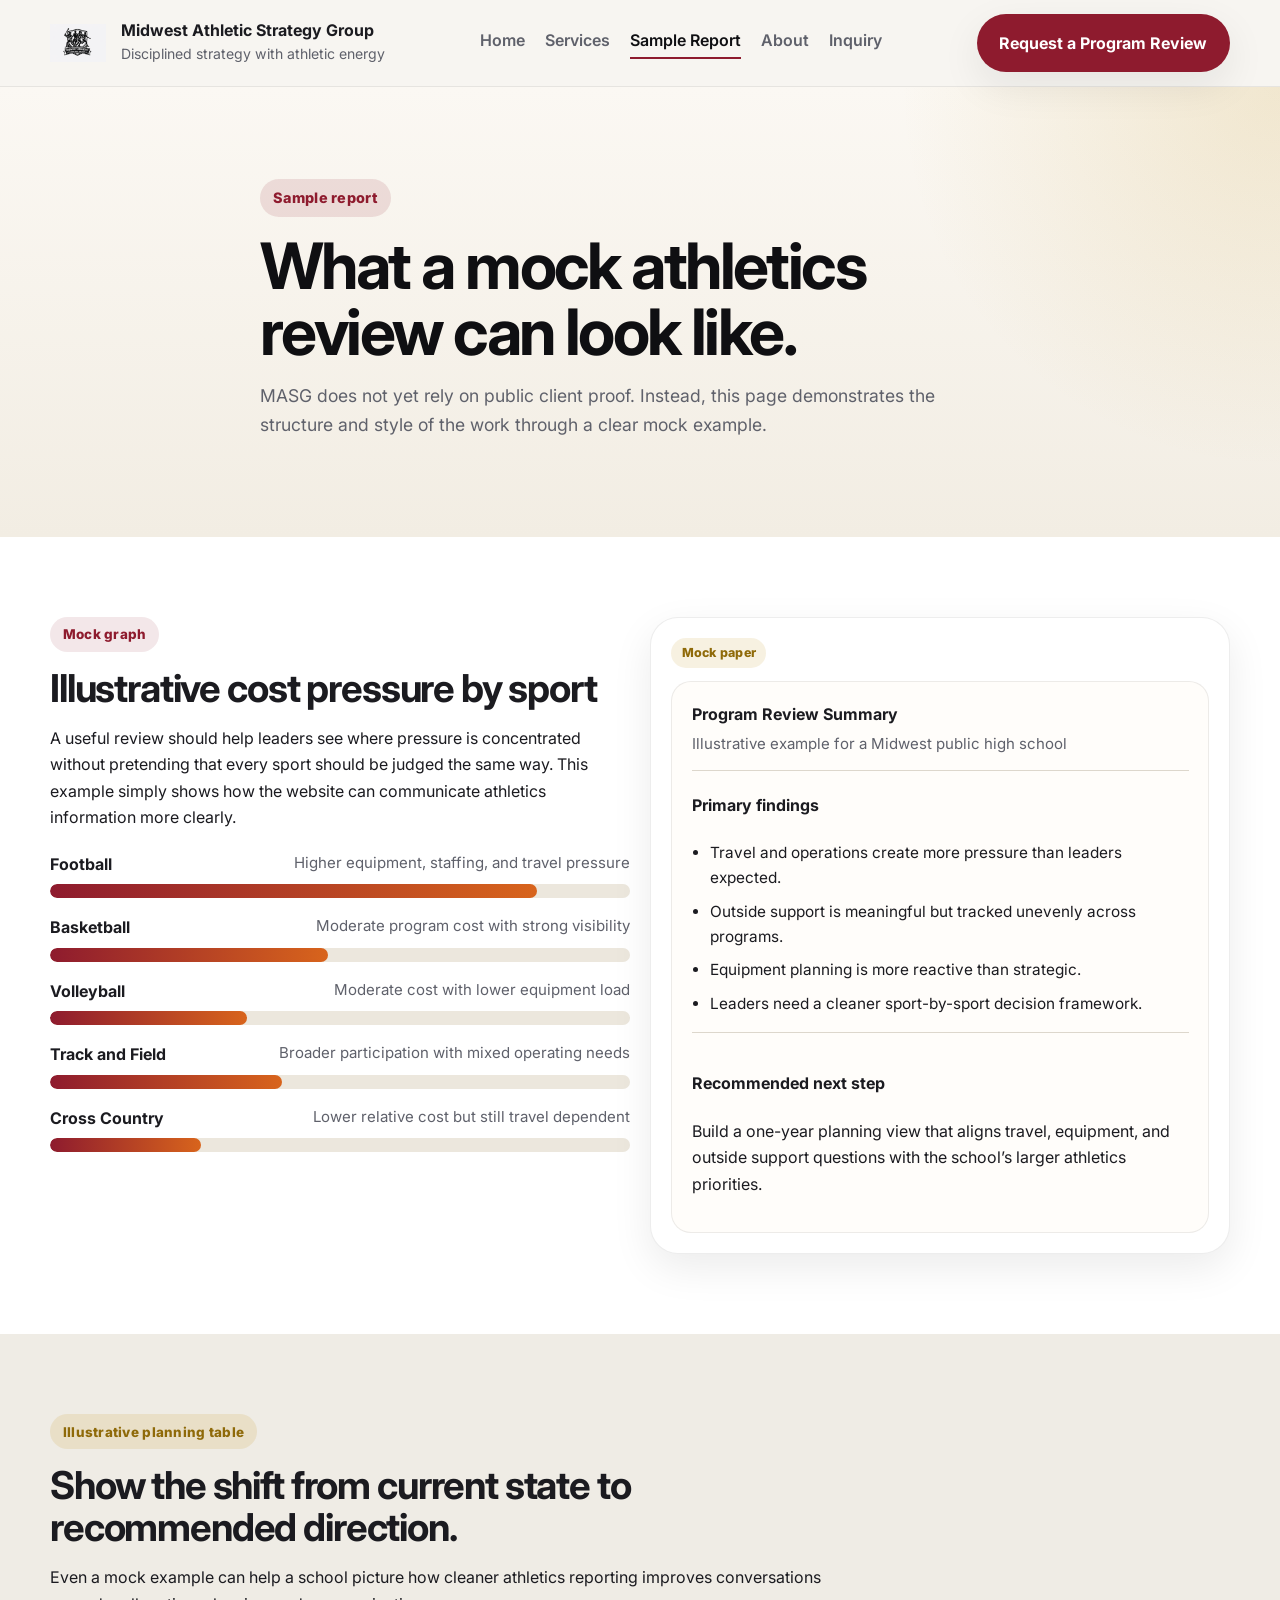
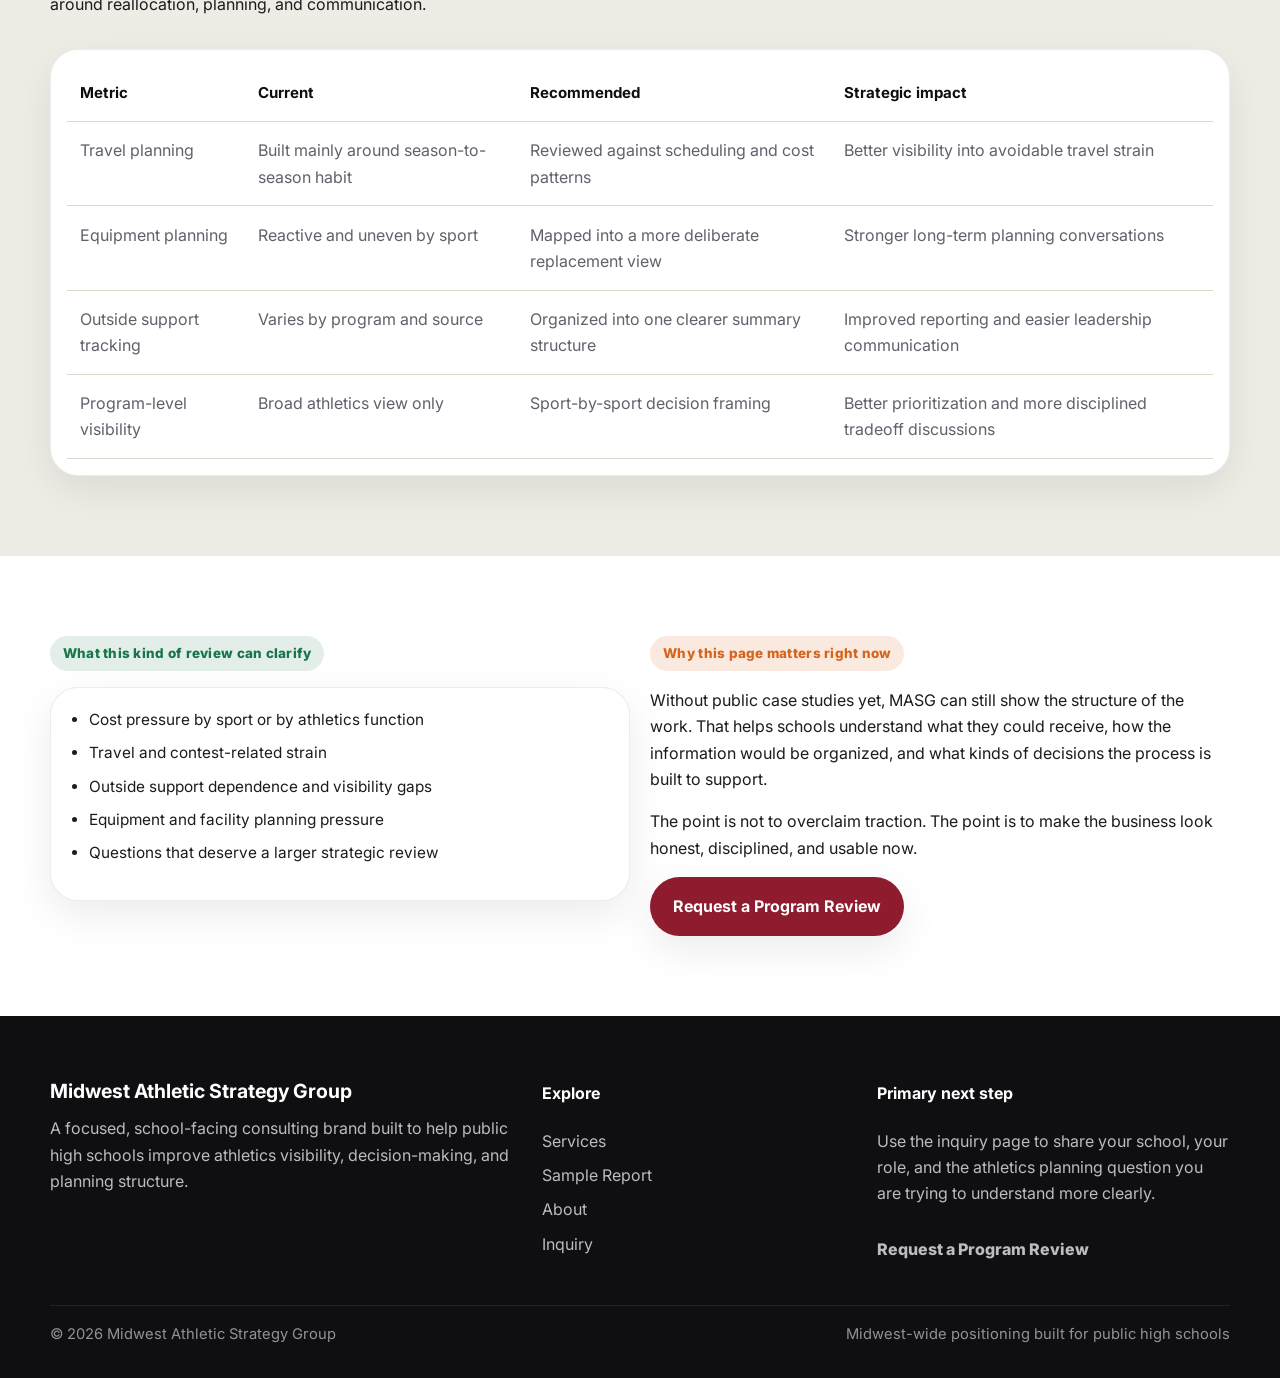
==== sample-report.html @ 5aee3460 "Add files via upload" ====
<!DOCTYPE html>
<html lang="en">
<head>
  <meta charset="UTF-8">
  <meta name="viewport" content="width=device-width, initial-scale=1.0">
  <title>Sample report | Midwest Athletic Strategy Group</title>
  <meta name="description" content="See the structure of a mock athletics review, including illustrative charts, summary findings, and planning tables.">
  <link rel="preconnect" href="https://fonts.googleapis.com">
  <link rel="preconnect" href="https://fonts.gstatic.com" crossorigin>
  <link href="https://fonts.googleapis.com/css2?family=Inter:wght@400;500;600;700;800;900&display=swap" rel="stylesheet">
  <link rel="stylesheet" href="assets/style.css">
</head>
<body>
  <header class="site-header">
    <div class="container nav-row">
      <a href="index.html" class="brand" aria-label="Midwest Athletic Strategy Group home">
        <img src="assets/logo.png" alt="Midwest Athletic Strategy Group logo" class="brand-logo">
        <div class="brand-copy">
          <strong>Midwest Athletic Strategy Group</strong>
          <span>Disciplined strategy with athletic energy</span>
        </div>
      </a>
      <nav class="nav-links" aria-label="Primary navigation">
        
        <a href="index.html" class="">Home</a>
        
        <a href="services.html" class="">Services</a>
        
        <a href="sample-report.html" class="active">Sample Report</a>
        
        <a href="about.html" class="">About</a>
        
        <a href="inquiry.html" class="">Inquiry</a>
        
      </nav>
      <a href="inquiry.html" class="btn btn-primary desktop-cta">Request a Program Review</a>
    </div>
  </header>

  
    
  

  
<section class="page-hero">
  <div class="container narrow-section">
    <span class="eyebrow">Sample report</span>
    <h1>What a mock athletics review can look like.</h1>
    <p class="lead">
      MASG does not yet rely on public client proof. Instead, this page demonstrates the structure and style of the work through a clear mock example.
    </p>
  </div>
</section>

<section class="section section-white">
  <div class="container two-col section-split">
    <div>
      <span class="section-label crimson">Mock graph</span>
      <h2>Illustrative cost pressure by sport</h2>
      <p>
        A useful review should help leaders see where pressure is concentrated without pretending that every sport should be judged the same way. This example simply shows how the website can communicate athletics information more clearly.
      </p>
      <div class="bar-chart large">
        
        <div class="bar-row">
          <div class="bar-meta">
            <strong>Football</strong>
            <span>Higher equipment, staffing, and travel pressure</span>
          </div>
          <div class="bar-track"><span class="bar-fill" style="width: 84%"></span></div>
        </div>
        
        <div class="bar-row">
          <div class="bar-meta">
            <strong>Basketball</strong>
            <span>Moderate program cost with strong visibility</span>
          </div>
          <div class="bar-track"><span class="bar-fill" style="width: 48%"></span></div>
        </div>
        
        <div class="bar-row">
          <div class="bar-meta">
            <strong>Volleyball</strong>
            <span>Moderate cost with lower equipment load</span>
          </div>
          <div class="bar-track"><span class="bar-fill" style="width: 34%"></span></div>
        </div>
        
        <div class="bar-row">
          <div class="bar-meta">
            <strong>Track and Field</strong>
            <span>Broader participation with mixed operating needs</span>
          </div>
          <div class="bar-track"><span class="bar-fill" style="width: 40%"></span></div>
        </div>
        
        <div class="bar-row">
          <div class="bar-meta">
            <strong>Cross Country</strong>
            <span>Lower relative cost but still travel dependent</span>
          </div>
          <div class="bar-track"><span class="bar-fill" style="width: 26%"></span></div>
        </div>
        
      </div>
    </div>
    <div class="report-preview">
      <span class="small-label gold">Mock paper</span>
      <div class="report-sheet">
        <div class="report-head">
          <strong>Program Review Summary</strong>
          <span>Illustrative example for a Midwest public high school</span>
        </div>
        <div class="report-section">
          <h4>Primary findings</h4>
          <ul class="clean-list compact-list">
            <li>Travel and operations create more pressure than leaders expected.</li>
            <li>Outside support is meaningful but tracked unevenly across programs.</li>
            <li>Equipment planning is more reactive than strategic.</li>
            <li>Leaders need a cleaner sport-by-sport decision framework.</li>
          </ul>
        </div>
        <div class="report-section">
          <h4>Recommended next step</h4>
          <p>
            Build a one-year planning view that aligns travel, equipment, and outside support questions with the school’s larger athletics priorities.
          </p>
        </div>
      </div>
    </div>
  </div>
</section>

<section class="section section-soft">
  <div class="container">
    <div class="section-head narrow-left">
      <span class="section-label gold">Illustrative planning table</span>
      <h2>Show the shift from current state to recommended direction.</h2>
      <p>
        Even a mock example can help a school picture how cleaner athletics reporting improves conversations around reallocation, planning, and communication.
      </p>
    </div>
    <div class="table-card">
      <div class="table-wrap">
        <table>
          <thead>
            <tr>
              <th>Metric</th>
              <th>Current</th>
              <th>Recommended</th>
              <th>Strategic impact</th>
            </tr>
          </thead>
          <tbody>
            
            <tr>
              <td>Travel planning</td>
              <td>Built mainly around season-to-season habit</td>
              <td>Reviewed against scheduling and cost patterns</td>
              <td>Better visibility into avoidable travel strain</td>
            </tr>
            
            <tr>
              <td>Equipment planning</td>
              <td>Reactive and uneven by sport</td>
              <td>Mapped into a more deliberate replacement view</td>
              <td>Stronger long-term planning conversations</td>
            </tr>
            
            <tr>
              <td>Outside support tracking</td>
              <td>Varies by program and source</td>
              <td>Organized into one clearer summary structure</td>
              <td>Improved reporting and easier leadership communication</td>
            </tr>
            
            <tr>
              <td>Program-level visibility</td>
              <td>Broad athletics view only</td>
              <td>Sport-by-sport decision framing</td>
              <td>Better prioritization and more disciplined tradeoff discussions</td>
            </tr>
            
          </tbody>
        </table>
      </div>
    </div>
  </div>
</section>

<section class="section section-white">
  <div class="container two-col section-split">
    <div>
      <span class="section-label green">What this kind of review can clarify</span>
      <div class="bullet-panel white">
        <ul class="clean-list compact-list">
          
          <li>Cost pressure by sport or by athletics function</li>
          
          <li>Travel and contest-related strain</li>
          
          <li>Outside support dependence and visibility gaps</li>
          
          <li>Equipment and facility planning pressure</li>
          
          <li>Questions that deserve a larger strategic review</li>
          
        </ul>
      </div>
    </div>
    <div>
      <span class="section-label orange">Why this page matters right now</span>
      <p>
        Without public case studies yet, MASG can still show the structure of the work. That helps schools understand what they could receive, how the information would be organized, and what kinds of decisions the process is built to support.
      </p>
      <p>
        The point is not to overclaim traction. The point is to make the business look honest, disciplined, and usable now.
      </p>
      <a href="inquiry.html" class="btn btn-primary">Request a Program Review</a>
    </div>
  </div>
</section>


  <footer class="site-footer">
    <div class="container footer-grid">
      <div>
        <h3>Midwest Athletic Strategy Group</h3>
        <p>
          A focused, school-facing consulting brand built to help public high schools improve athletics visibility, decision-making, and planning structure.
        </p>
      </div>
      <div>
        <h4>Explore</h4>
        <ul class="footer-list">
          <li><a href="services.html">Services</a></li>
          <li><a href="sample-report.html">Sample Report</a></li>
          <li><a href="about.html">About</a></li>
          <li><a href="inquiry.html">Inquiry</a></li>
        </ul>
      </div>
      <div>
        <h4>Primary next step</h4>
        <p>
          Use the inquiry page to share your school, your role, and the athletics planning question you are trying to understand more clearly.
        </p>
        <a href="inquiry.html" class="text-link">Request a Program Review</a>
      </div>
    </div>
    <div class="container footer-bottom">
      <span>© 2026 Midwest Athletic Strategy Group</span>
      <span>Midwest-wide positioning built for public high schools</span>
    </div>
  </footer>
</body>
</html>
---- assets/style.css ----
:root {
  --ink: #0f0f12;
  --ink-soft: #18181d;
  --charcoal: #24242b;
  --crimson: #8e1b2e;
  --crimson-dark: #6f1323;
  --gold: #c59a2d;
  --orange: #d8641c;
  --green: #18754a;
  --white: #ffffff;
  --off-white: #f7f5f1;
  --soft: #efece5;
  --line: #ddd7cc;
  --text: #1b1b20;
  --muted: #5f616b;
  --shadow: 0 14px 40px rgba(15, 15, 18, 0.08);
  --radius-lg: 28px;
  --radius-md: 20px;
  --radius-sm: 14px;
  --max: 1180px;
}

* { box-sizing: border-box; }
html { scroll-behavior: smooth; }
body {
  margin: 0;
  font-family: Inter, Arial, Helvetica, sans-serif;
  color: var(--text);
  background: var(--off-white);
  line-height: 1.65;
}
img { display: block; max-width: 100%; }
a { color: inherit; text-decoration: none; }
p, ul { margin-top: 0; }

.container {
  width: min(var(--max), calc(100% - 2rem));
  margin: 0 auto;
}

.site-header {
  position: sticky;
  top: 0;
  z-index: 30;
  background: rgba(247, 245, 241, 0.94);
  backdrop-filter: blur(12px);
  border-bottom: 1px solid rgba(27, 27, 32, 0.08);
}

.nav-row {
  min-height: 86px;
  display: flex;
  align-items: center;
  justify-content: space-between;
  gap: 1.5rem;
}

.brand {
  display: flex;
  align-items: center;
  gap: 0.95rem;
  min-width: 0;
}

.brand-logo {
  width: 56px;
  height: 56px;
  object-fit: contain;
  flex-shrink: 0;
}

.brand-copy {
  display: flex;
  flex-direction: column;
  gap: 0.15rem;
}

.brand-copy strong {
  font-size: 1rem;
  line-height: 1.2;
}

.brand-copy span {
  font-size: 0.88rem;
  color: var(--muted);
}

.nav-links {
  display: flex;
  align-items: center;
  gap: 1.25rem;
  flex-wrap: wrap;
}

.nav-links a {
  font-weight: 600;
  color: var(--muted);
  padding-bottom: 0.2rem;
  border-bottom: 2px solid transparent;
}

.nav-links a:hover,
.nav-links a.active {
  color: var(--ink);
  border-color: var(--crimson);
}

.btn {
  display: inline-flex;
  align-items: center;
  justify-content: center;
  gap: 0.5rem;
  border: 1px solid transparent;
  border-radius: 999px;
  padding: 0.95rem 1.35rem;
  font-weight: 700;
  transition: transform 0.2s ease, background 0.2s ease, border-color 0.2s ease;
}

.btn:hover { transform: translateY(-1px); }

.btn-primary {
  background: var(--crimson);
  color: var(--white);
  box-shadow: var(--shadow);
}

.btn-primary:hover { background: var(--crimson-dark); }

.btn-secondary {
  background: transparent;
  color: var(--ink);
  border-color: var(--line);
}

.btn-secondary:hover { border-color: var(--ink); }

.flash-wrap { padding: 1rem 0 0; }
.flash {
  border-radius: var(--radius-sm);
  padding: 0.9rem 1rem;
  margin-bottom: 1rem;
  font-weight: 600;
}
.flash.success { background: rgba(24, 117, 74, 0.12); color: var(--green); }
.flash.error { background: rgba(142, 27, 46, 0.1); color: var(--crimson); }

.page-hero {
  padding: 5.75rem 0 4.5rem;
  background:
    radial-gradient(circle at top right, rgba(197, 154, 45, 0.18), transparent 28%),
    linear-gradient(180deg, #fbf8f3 0%, #f2ede3 100%);
}

.page-hero-dark {
  background:
    radial-gradient(circle at top right, rgba(216, 100, 28, 0.18), transparent 28%),
    linear-gradient(180deg, #17171c 0%, #111116 100%);
  color: var(--white);
}

.page-hero-dark h1,
.page-hero-dark .lead { color: var(--white); }
.page-hero-dark .lead { color: rgba(255, 255, 255, 0.82); }

.page-hero-home { padding-top: 6.25rem; }

.hero-grid,
.two-col,
.contact-grid,
.footer-grid,
.card-grid,
.process-grid,
.faq-grid {
  display: grid;
  gap: 1.3rem;
}

.hero-grid { grid-template-columns: 1.1fr 0.9fr; align-items: center; }
.two-col, .contact-grid { grid-template-columns: 1fr 1fr; align-items: start; }
.card-grid.four-up { grid-template-columns: repeat(4, 1fr); }
.card-grid.three-up { grid-template-columns: repeat(3, 1fr); }
.card-grid.two-up { grid-template-columns: repeat(2, 1fr); }
.process-grid { grid-template-columns: repeat(4, 1fr); }
.footer-grid { grid-template-columns: 1.2fr 0.8fr 0.9fr; }
.faq-grid { grid-template-columns: 1fr 1fr; }

.narrow-section { max-width: 760px; }
.narrow-left { max-width: 820px; }
.section { padding: 5rem 0; }
.section-white { background: var(--white); }
.section-soft { background: var(--soft); }
.section-ink { background: linear-gradient(180deg, #141419 0%, #0f0f12 100%); color: var(--white); }
.section-split { align-items: start; }
.section-head { margin-bottom: 2rem; }

.eyebrow,
.section-label,
.small-label,
.package-badge {
  display: inline-block;
  border-radius: 999px;
  font-weight: 800;
  letter-spacing: 0.02em;
}

.eyebrow {
  background: rgba(142, 27, 46, 0.12);
  color: var(--crimson);
  padding: 0.45rem 0.82rem;
  font-size: 0.9rem;
  margin-bottom: 1rem;
}

.section-label {
  padding: 0.4rem 0.8rem;
  font-size: 0.84rem;
  margin-bottom: 1rem;
}
.section-label.crimson { background: rgba(142, 27, 46, 0.1); color: var(--crimson); }
.section-label.gold { background: rgba(197, 154, 45, 0.16); color: #8f6a09; }
.section-label.green { background: rgba(24, 117, 74, 0.12); color: var(--green); }
.section-label.orange { background: rgba(216, 100, 28, 0.14); color: var(--orange); }

.small-label {
  background: rgba(15, 15, 18, 0.06);
  color: var(--muted);
  padding: 0.32rem 0.64rem;
  font-size: 0.78rem;
  margin-bottom: 0.8rem;
}
.small-label.gold { background: rgba(197, 154, 45, 0.14); color: #8f6a09; }
.small-label.crimson { background: rgba(142, 27, 46, 0.12); color: var(--crimson); }
.small-label.accent { background: rgba(216, 100, 28, 0.12); color: var(--orange); }

h1 {
  font-size: clamp(2.5rem, 5vw, 4.5rem);
  line-height: 1.03;
  letter-spacing: -0.04em;
  margin: 0 0 1rem;
  color: var(--ink);
}

h2 {
  font-size: clamp(1.95rem, 3vw, 3rem);
  line-height: 1.08;
  letter-spacing: -0.03em;
  margin: 0 0 1rem;
}

h3 {
  font-size: 1.22rem;
  line-height: 1.2;
  margin: 0 0 0.75rem;
}

.lead {
  font-size: 1.1rem;
  max-width: 62ch;
  color: var(--muted);
  margin-bottom: 1.6rem;
}

.hero-actions {
  display: flex;
  flex-wrap: wrap;
  gap: 0.85rem;
  margin-bottom: 1.7rem;
}

.stats-grid { display: grid; grid-template-columns: repeat(3, 1fr); gap: 1rem; }
.stat-card,
.feature-card,
.hero-panel,
.process-card,
.price-card,
.service-card,
.report-preview,
.bullet-panel,
.info-card,
.faq-card,
.insight-panel,
.table-card,
.contact-form {
  background: var(--white);
  border: 1px solid rgba(27, 27, 32, 0.08);
  border-radius: var(--radius-lg);
  box-shadow: var(--shadow);
}

.stat-card {
  padding: 1.1rem;
}
.stat-card strong {
  display: block;
  font-size: 1.3rem;
  color: var(--ink);
  margin-bottom: 0.25rem;
}
.stat-card span { color: var(--muted); }

.hero-panel {
  padding: 1.5rem;
  background: linear-gradient(180deg, #fffdf8 0%, #f7f1e5 100%);
}
.hero-panel h3 { font-size: 1.45rem; }
.hero-panel p { color: var(--muted); }

.mini-stack {
  display: grid;
  gap: 0.85rem;
  margin-top: 1.2rem;
}

.mini-card {
  background: rgba(255, 255, 255, 0.72);
  border: 1px solid rgba(27, 27, 32, 0.08);
  border-radius: var(--radius-md);
  padding: 0.95rem 1rem;
}

.mini-card strong { display: block; margin-bottom: 0.2rem; }
.mini-card span { color: var(--muted); font-size: 0.95rem; }

.feature-card,
.process-card,
.service-card,
.faq-card { padding: 1.35rem; }
.feature-card p,
.service-card p,
.faq-card p,
.process-card p,
.insight-panel p,
.info-card p { color: var(--muted); }
.feature-card.emphasis { border-top: 4px solid var(--gold); }

.process-card.dark {
  background: rgba(255, 255, 255, 0.04);
  border-color: rgba(255, 255, 255, 0.09);
  color: var(--white);
  box-shadow: none;
}
.process-card.dark p { color: rgba(255, 255, 255, 0.78); }
.process-step {
  display: inline-flex;
  width: 2.3rem;
  height: 2.3rem;
  align-items: center;
  justify-content: center;
  border-radius: 999px;
  background: rgba(255, 255, 255, 0.12);
  font-weight: 800;
  margin-bottom: 1rem;
}

.pricing-stack { display: grid; gap: 1rem; }
.price-card {
  padding: 1.35rem;
}
.price-card.featured {
  border: 2px solid rgba(142, 27, 46, 0.24);
  transform: translateY(-2px);
}
.price-card .price {
  font-size: 1.9rem;
  font-weight: 900;
  color: var(--ink);
  margin: 0.6rem 0;
}
.package-badge {
  background: rgba(197, 154, 45, 0.16);
  color: #8f6a09;
  padding: 0.32rem 0.68rem;
  font-size: 0.78rem;
  margin-bottom: 0.7rem;
}

.compact-list li + li,
.clean-list li + li { margin-top: 0.5rem; }
.clean-list { padding-left: 1.15rem; }
.compact-list { font-size: 0.96rem; }

.bar-chart { display: grid; gap: 1rem; margin-top: 1.25rem; }
.bar-row { display: grid; gap: 0.45rem; }
.bar-meta { display: flex; justify-content: space-between; gap: 1rem; flex-wrap: wrap; }
.bar-meta span { color: var(--muted); font-size: 0.94rem; }
.bar-track {
  height: 14px;
  background: #ece7dd;
  border-radius: 999px;
  overflow: hidden;
}
.bar-fill {
  display: block;
  height: 100%;
  border-radius: 999px;
  background: linear-gradient(90deg, var(--crimson), var(--orange));
}

.report-preview { padding: 1.25rem; }
.report-sheet {
  background: #fffdfa;
  border: 1px solid rgba(27, 27, 32, 0.08);
  border-radius: var(--radius-md);
  padding: 1.2rem;
}
.report-head {
  display: flex;
  flex-direction: column;
  gap: 0.25rem;
  padding-bottom: 0.85rem;
  border-bottom: 1px solid var(--line);
  margin-bottom: 1rem;
}
.report-head span { color: var(--muted); font-size: 0.94rem; }
.report-section + .report-section {
  margin-top: 1rem;
  padding-top: 1rem;
  border-top: 1px solid var(--line);
}

.table-card { padding: 1rem; }
.table-wrap { overflow-x: auto; }
table { width: 100%; border-collapse: collapse; }
th, td {
  text-align: left;
  padding: 0.95rem 0.8rem;
  border-bottom: 1px solid var(--line);
  vertical-align: top;
}
th { color: var(--ink); font-size: 0.94rem; }
td { color: var(--muted); }

.bullet-panel,
.info-card,
.insight-panel { padding: 1.2rem; }
.bullet-panel.white { background: var(--white); }

.contact-form { padding: 1.35rem; }
.form-grid {
  display: grid;
  grid-template-columns: 1fr 1fr;
  gap: 1rem;
}
.field { display: flex; flex-direction: column; gap: 0.45rem; }
.field.full-width { grid-column: 1 / -1; }
label { font-weight: 700; }
input, textarea {
  width: 100%;
  font: inherit;
  color: var(--text);
  background: var(--white);
  border: 1px solid var(--line);
  border-radius: 14px;
  padding: 0.9rem 1rem;
}
textarea { resize: vertical; min-height: 120px; }
input:focus, textarea:focus {
  outline: none;
  border-color: rgba(142, 27, 46, 0.45);
  box-shadow: 0 0 0 4px rgba(142, 27, 46, 0.08);
}
.privacy-note { color: var(--muted); font-size: 0.94rem; margin-top: 1rem; }

.cta-panel {
  border-radius: var(--radius-lg);
  padding: 2rem;
  display: flex;
  align-items: center;
  justify-content: space-between;
  gap: 1.5rem;
  flex-wrap: wrap;
}
.cta-panel.inverse {
  background: linear-gradient(135deg, rgba(255,255,255,0.04), rgba(255,255,255,0.06));
  border: 1px solid rgba(255, 255, 255, 0.08);
}
.cta-panel.inverse p,
.invert p { color: rgba(255,255,255,0.8); }

.site-footer {
  padding: 4rem 0 2rem;
  background: #0f0f12;
  color: rgba(255,255,255,0.86);
}
.site-footer p,
.site-footer a,
.site-footer li { color: rgba(255,255,255,0.72); }
.site-footer h3,
.site-footer h4 { color: var(--white); margin-top: 0; }
.footer-list {
  list-style: none;
  padding-left: 0;
  display: grid;
  gap: 0.5rem;
}
.text-link {
  display: inline-block;
  margin-top: 0.8rem;
  color: var(--gold);
  font-weight: 800;
}
.footer-bottom {
  border-top: 1px solid rgba(255,255,255,0.08);
  margin-top: 2rem;
  padding-top: 1rem;
  display: flex;
  justify-content: space-between;
  gap: 1rem;
  flex-wrap: wrap;
  color: rgba(255,255,255,0.55);
  font-size: 0.92rem;
}

@media (max-width: 1080px) {
  .hero-grid,
  .two-col,
  .contact-grid,
  .footer-grid,
  .card-grid.four-up,
  .card-grid.three-up,
  .card-grid.two-up,
  .process-grid,
  .faq-grid,
  .stats-grid {
    grid-template-columns: 1fr 1fr;
  }
}

@media (max-width: 860px) {
  .nav-row {
    flex-wrap: wrap;
    justify-content: center;
    padding: 0.9rem 0;
  }
  .desktop-cta { width: 100%; }
  .nav-links { justify-content: center; }
}

@media (max-width: 760px) {
  .hero-grid,
  .two-col,
  .contact-grid,
  .footer-grid,
  .card-grid.four-up,
  .card-grid.three-up,
  .card-grid.two-up,
  .process-grid,
  .faq-grid,
  .stats-grid,
  .form-grid {
    grid-template-columns: 1fr;
  }
  .field.full-width { grid-column: auto; }
  .page-hero { padding: 4.75rem 0 3.5rem; }
  .cta-panel { padding: 1.5rem; }
  h1 { font-size: clamp(2.2rem, 10vw, 3.4rem); }
  .brand-copy strong { font-size: 0.94rem; }
}
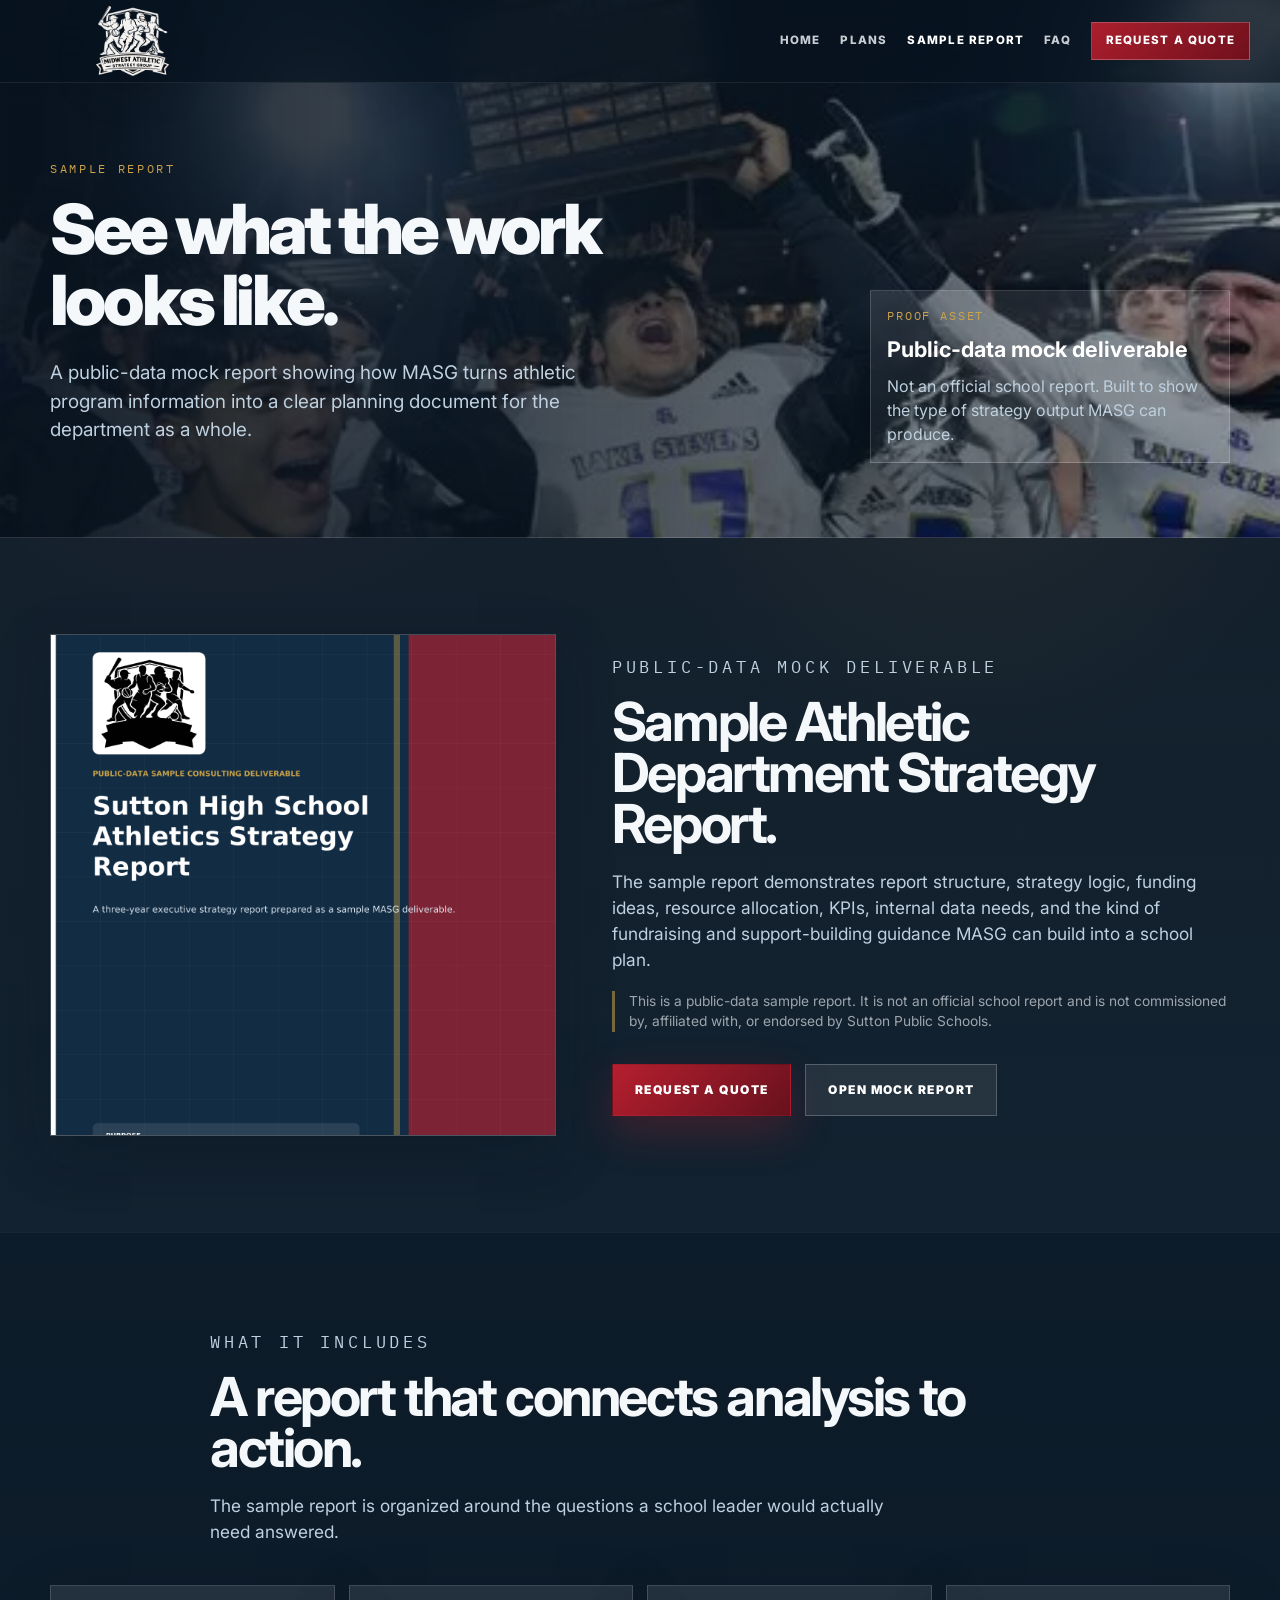
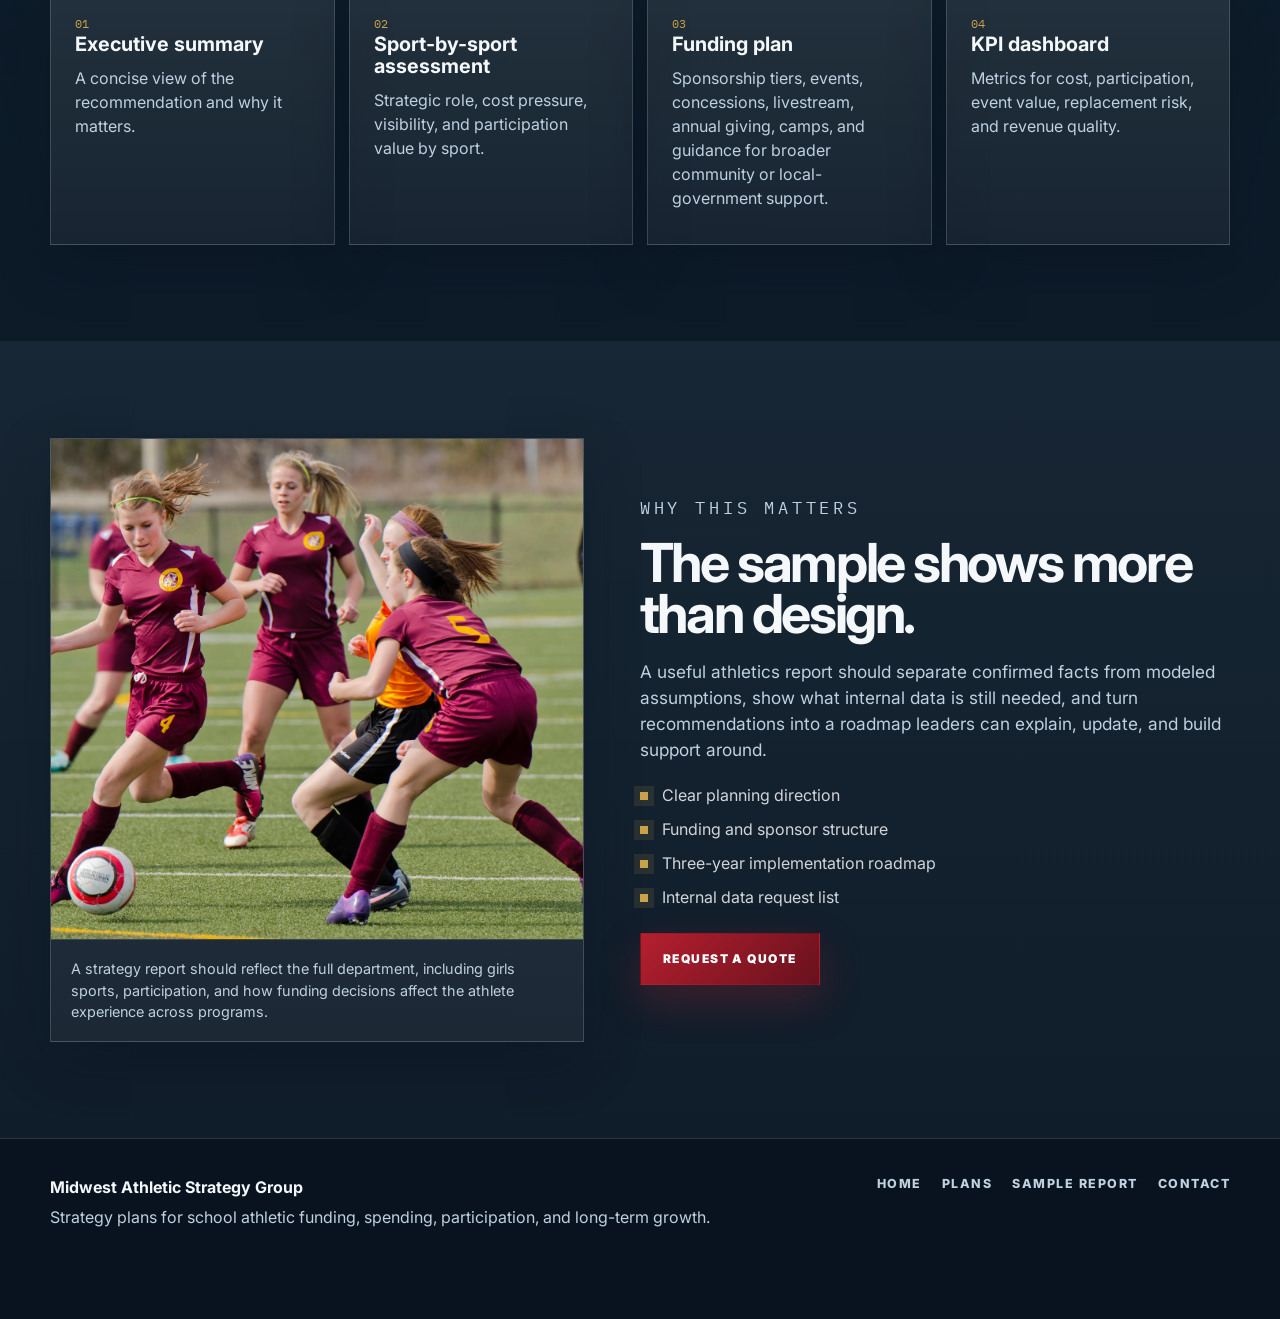
==== commit 9c14357b: "Add files via upload" ====
--- a/sample-report.html
+++ b/sample-report.html
@@ -1,256 +1,71 @@
 <!DOCTYPE html>
 <html lang="en">
 <head>
-  <meta charset="UTF-8">
-  <meta name="viewport" content="width=device-width, initial-scale=1.0">
-  <title>Sample report | Midwest Athletic Strategy Group</title>
-  <meta name="description" content="See the structure of a mock athletics review, including illustrative charts, summary findings, and planning tables.">
+  <meta charset="UTF-8" />
+  <meta name="viewport" content="width=device-width, initial-scale=1.0" />
+  <title>Sample Report | Midwest Athletic Strategy Group</title>
+  <meta name="description" content="View a public-data sample athletic department strategy report from Midwest Athletic Strategy Group." />
+  <link rel="canonical" href="https://YOURDOMAIN.com/sample-report.html" />
+  <meta name="robots" content="index, follow" />
+  <meta property="og:type" content="website" />
+  <meta property="og:url" content="https://YOURDOMAIN.com/sample-report.html" />
+  <meta property="og:title" content="Sample Report | Midwest Athletic Strategy Group" />
+  <meta property="og:description" content="View a public-data sample athletic department strategy report from Midwest Athletic Strategy Group." />
+  <meta property="og:image" content="https://YOURDOMAIN.com/assets/img/mock-report-cover.jpg" />
+  <meta name="twitter:card" content="summary_large_image" />
+  <meta name="twitter:title" content="Sample Report | Midwest Athletic Strategy Group" />
+  <meta name="twitter:description" content="View a public-data sample athletic department strategy report from Midwest Athletic Strategy Group." />
+  <meta name="twitter:image" content="https://YOURDOMAIN.com/assets/img/mock-report-cover.jpg" />
+  <link rel="icon" href="assets/img/favicon.png" type="image/png" />
   <link rel="preconnect" href="https://fonts.googleapis.com">
   <link rel="preconnect" href="https://fonts.gstatic.com" crossorigin>
-  <link href="https://fonts.googleapis.com/css2?family=Inter:wght@400;500;600;700;800;900&display=swap" rel="stylesheet">
-  <link rel="stylesheet" href="assets/style.css">
+  <link href="https://fonts.googleapis.com/css2?family=Inter:wght@400;500;600;700;800;900&family=IBM+Plex+Mono:wght@400;500;600&display=swap" rel="stylesheet">
+  <link rel="stylesheet" href="styles.css" />
+  <script type="application/ld+json">
+  {
+    "@context": "https://schema.org",
+    "@type": "ProfessionalService",
+    "name": "Midwest Athletic Strategy Group",
+    "description": "Athletic department strategy planning, funding analysis, and program investment support for school athletic leaders.",
+    "areaServed": "Midwest United States",
+    "founder": { "@type": "Person", "name": "Reid Justesen" },
+    "serviceType": ["Athletics Strategy Guide", "Program Investment Audit", "Three-Year Growth Plan"],
+    "url": "https://YOURDOMAIN.com/"
+  }
+  </script>
 </head>
 <body>
-  <header class="site-header">
-    <div class="container nav-row">
-      <a href="index.html" class="brand" aria-label="Midwest Athletic Strategy Group home">
-        <img src="assets/logo.png" alt="Midwest Athletic Strategy Group logo" class="brand-logo">
-        <div class="brand-copy">
-          <strong>Midwest Athletic Strategy Group</strong>
-          <span>Disciplined strategy with athletic energy</span>
-        </div>
-      </a>
-      <nav class="nav-links" aria-label="Primary navigation">
-        
-        <a href="index.html" class="">Home</a>
-        
-        <a href="services.html" class="">Services</a>
-        
-        <a href="sample-report.html" class="active">Sample Report</a>
-        
-        <a href="about.html" class="">About</a>
-        
-        <a href="inquiry.html" class="">Inquiry</a>
-        
-      </nav>
-      <a href="inquiry.html" class="btn btn-primary desktop-cta">Request a Program Review</a>
-    </div>
+  <header class="site-header" data-header>
+    <a class="brand" href="index.html" aria-label="Midwest Athletic Strategy Group home">
+      <img class="brand-logo detailed-logo" src="assets/img/masg-logo-white.png" alt="Midwest Athletic Strategy Group logo" />
+    </a>
+    <button class="nav-toggle" aria-label="Open menu" data-nav-toggle><span></span><span></span></button>
+    <nav class="main-nav" data-nav>
+      <a href="index.html">Home</a>
+      <a href="plans.html">Plans</a>
+      <a href="sample-report.html" class="active">Sample Report</a>
+      <a href="plans.html#faq">FAQ</a>
+      <a href="plans.html#contact" class="nav-cta">Request a Quote</a>
+    </nav>
   </header>
-
-  
-    
-  
-
-  
-<section class="page-hero">
-  <div class="container narrow-section">
-    <span class="eyebrow">Sample report</span>
-    <h1>What a mock athletics review can look like.</h1>
-    <p class="lead">
-      MASG does not yet rely on public client proof. Instead, this page demonstrates the structure and style of the work through a clear mock example.
-    </p>
-  </div>
-</section>
-
-<section class="section section-white">
-  <div class="container two-col section-split">
-    <div>
-      <span class="section-label crimson">Mock graph</span>
-      <h2>Illustrative cost pressure by sport</h2>
-      <p>
-        A useful review should help leaders see where pressure is concentrated without pretending that every sport should be judged the same way. This example simply shows how the website can communicate athletics information more clearly.
-      </p>
-      <div class="bar-chart large">
-        
-        <div class="bar-row">
-          <div class="bar-meta">
-            <strong>Football</strong>
-            <span>Higher equipment, staffing, and travel pressure</span>
-          </div>
-          <div class="bar-track"><span class="bar-fill" style="width: 84%"></span></div>
-        </div>
-        
-        <div class="bar-row">
-          <div class="bar-meta">
-            <strong>Basketball</strong>
-            <span>Moderate program cost with strong visibility</span>
-          </div>
-          <div class="bar-track"><span class="bar-fill" style="width: 48%"></span></div>
-        </div>
-        
-        <div class="bar-row">
-          <div class="bar-meta">
-            <strong>Volleyball</strong>
-            <span>Moderate cost with lower equipment load</span>
-          </div>
-          <div class="bar-track"><span class="bar-fill" style="width: 34%"></span></div>
-        </div>
-        
-        <div class="bar-row">
-          <div class="bar-meta">
-            <strong>Track and Field</strong>
-            <span>Broader participation with mixed operating needs</span>
-          </div>
-          <div class="bar-track"><span class="bar-fill" style="width: 40%"></span></div>
-        </div>
-        
-        <div class="bar-row">
-          <div class="bar-meta">
-            <strong>Cross Country</strong>
-            <span>Lower relative cost but still travel dependent</span>
-          </div>
-          <div class="bar-track"><span class="bar-fill" style="width: 26%"></span></div>
-        </div>
-        
+  <a class="mobile-sticky-cta" href="plans.html#contact">Request a Quote</a>
+  <main>
+    <section class="page-hero sample-hero"><div class="wrap page-hero-grid"><div class="reveal"><p class="eyebrow">Sample report</p><h1>See what the work looks like.</h1><p class="hero-subhead">A public-data mock report showing how MASG turns athletic program information into a clear planning document for the department as a whole.</p></div><div class="page-hero-card report-card-mini reveal"><span>Proof asset</span><strong>Public-data mock deliverable</strong><p>Not an official school report. Built to show the type of strategy output MASG can produce.</p></div></div></section>
+    <section class="section mvp-section section-light"><div class="wrap mvp-grid"><div class="report-preview reveal"><img src="assets/img/mock-report-preview-updated.png" alt="Updated MASG Sutton Athletics Strategy Report cover preview" /></div><div class="copy-block reveal"><p class="eyebrow">Public-data mock deliverable</p><h2>Sample Athletic Department Strategy Report.</h2><p>The sample report demonstrates report structure, strategy logic, funding ideas, resource allocation, KPIs, internal data needs, and the kind of fundraising and support-building guidance MASG can build into a school plan.</p><p class="sample-disclaimer">This is a public-data sample report. It is not an official school report and is not commissioned by, affiliated with, or endorsed by Sutton Public Schools.</p><div class="hero-actions"><a class="button button-primary" href="plans.html#contact">Request a Quote</a><a class="button button-secondary" href="assets/reports/MASG-Sutton-Athletics-Strategy-Report.pdf" target="_blank" rel="noopener">Open Mock Report</a></div></div></div></section>
+    <section class="section dark-panel section-soft"><div class="wrap section-head reveal"><p class="eyebrow">What it includes</p><h2>A report that connects analysis to action.</h2><p>The sample report is organized around the questions a school leader would actually need answered.</p></div><div class="wrap process-grid"><article class="process-card reveal"><span>01</span><h3>Executive summary</h3><p>A concise view of the recommendation and why it matters.</p></article><article class="process-card reveal"><span>02</span><h3>Sport-by-sport assessment</h3><p>Strategic role, cost pressure, visibility, and participation value by sport.</p></article><article class="process-card reveal"><span>03</span><h3>Funding plan</h3><p>Sponsorship tiers, events, concessions, livestream, annual giving, camps, and guidance for broader community or local-government support.</p></article><article class="process-card reveal"><span>04</span><h3>KPI dashboard</h3><p>Metrics for cost, participation, event value, replacement risk, and revenue quality.</p></article></div></section>
+    <section class="section split-section section-light"><div class="wrap split-grid"><div class="visual-card reveal"><img src="assets/img/girls-soccer.jpg" alt="Girls soccer match in action" /><div class="image-caption">A strategy report should reflect the full department, including girls sports, participation, and how funding decisions affect the athlete experience across programs.</div></div><div class="copy-block reveal"><p class="eyebrow">Why this matters</p><h2>The sample shows more than design.</h2><p>A useful athletics report should separate confirmed facts from modeled assumptions, show what internal data is still needed, and turn recommendations into a roadmap leaders can explain, update, and build support around.</p><ul class="check-list"><li>Clear planning direction</li><li>Funding and sponsor structure</li><li>Three-year implementation roadmap</li><li>Internal data request list</li></ul><a class="button button-primary" href="plans.html#contact">Request a Quote</a></div></div></section>
+  </main>
+  <footer class="site-footer">
+    <div class="wrap footer-grid">
+      <div>
+        <strong>Midwest Athletic Strategy Group</strong>
+        <p>Strategy plans for school athletic funding, spending, participation, and long-term growth.</p>
+      </div>
+      <div class="footer-links">
+        <a href="index.html">Home</a><a href="plans.html">Plans</a><a href="sample-report.html">Sample Report</a><a href="plans.html#contact">Contact</a>
       </div>
     </div>
-    <div class="report-preview">
-      <span class="small-label gold">Mock paper</span>
-      <div class="report-sheet">
-        <div class="report-head">
-          <strong>Program Review Summary</strong>
-          <span>Illustrative example for a Midwest public high school</span>
-        </div>
-        <div class="report-section">
-          <h4>Primary findings</h4>
-          <ul class="clean-list compact-list">
-            <li>Travel and operations create more pressure than leaders expected.</li>
-            <li>Outside support is meaningful but tracked unevenly across programs.</li>
-            <li>Equipment planning is more reactive than strategic.</li>
-            <li>Leaders need a cleaner sport-by-sport decision framework.</li>
-          </ul>
-        </div>
-        <div class="report-section">
-          <h4>Recommended next step</h4>
-          <p>
-            Build a one-year planning view that aligns travel, equipment, and outside support questions with the school’s larger athletics priorities.
-          </p>
-        </div>
-      </div>
-    </div>
-  </div>
-</section>
-
-<section class="section section-soft">
-  <div class="container">
-    <div class="section-head narrow-left">
-      <span class="section-label gold">Illustrative planning table</span>
-      <h2>Show the shift from current state to recommended direction.</h2>
-      <p>
-        Even a mock example can help a school picture how cleaner athletics reporting improves conversations around reallocation, planning, and communication.
-      </p>
-    </div>
-    <div class="table-card">
-      <div class="table-wrap">
-        <table>
-          <thead>
-            <tr>
-              <th>Metric</th>
-              <th>Current</th>
-              <th>Recommended</th>
-              <th>Strategic impact</th>
-            </tr>
-          </thead>
-          <tbody>
-            
-            <tr>
-              <td>Travel planning</td>
-              <td>Built mainly around season-to-season habit</td>
-              <td>Reviewed against scheduling and cost patterns</td>
-              <td>Better visibility into avoidable travel strain</td>
-            </tr>
-            
-            <tr>
-              <td>Equipment planning</td>
-              <td>Reactive and uneven by sport</td>
-              <td>Mapped into a more deliberate replacement view</td>
-              <td>Stronger long-term planning conversations</td>
-            </tr>
-            
-            <tr>
-              <td>Outside support tracking</td>
-              <td>Varies by program and source</td>
-              <td>Organized into one clearer summary structure</td>
-              <td>Improved reporting and easier leadership communication</td>
-            </tr>
-            
-            <tr>
-              <td>Program-level visibility</td>
-              <td>Broad athletics view only</td>
-              <td>Sport-by-sport decision framing</td>
-              <td>Better prioritization and more disciplined tradeoff discussions</td>
-            </tr>
-            
-          </tbody>
-        </table>
-      </div>
-    </div>
-  </div>
-</section>
-
-<section class="section section-white">
-  <div class="container two-col section-split">
-    <div>
-      <span class="section-label green">What this kind of review can clarify</span>
-      <div class="bullet-panel white">
-        <ul class="clean-list compact-list">
-          
-          <li>Cost pressure by sport or by athletics function</li>
-          
-          <li>Travel and contest-related strain</li>
-          
-          <li>Outside support dependence and visibility gaps</li>
-          
-          <li>Equipment and facility planning pressure</li>
-          
-          <li>Questions that deserve a larger strategic review</li>
-          
-        </ul>
-      </div>
-    </div>
-    <div>
-      <span class="section-label orange">Why this page matters right now</span>
-      <p>
-        Without public case studies yet, MASG can still show the structure of the work. That helps schools understand what they could receive, how the information would be organized, and what kinds of decisions the process is built to support.
-      </p>
-      <p>
-        The point is not to overclaim traction. The point is to make the business look honest, disciplined, and usable now.
-      </p>
-      <a href="inquiry.html" class="btn btn-primary">Request a Program Review</a>
-    </div>
-  </div>
-</section>
-
-
-  <footer class="site-footer">
-    <div class="container footer-grid">
-      <div>
-        <h3>Midwest Athletic Strategy Group</h3>
-        <p>
-          A focused, school-facing consulting brand built to help public high schools improve athletics visibility, decision-making, and planning structure.
-        </p>
-      </div>
-      <div>
-        <h4>Explore</h4>
-        <ul class="footer-list">
-          <li><a href="services.html">Services</a></li>
-          <li><a href="sample-report.html">Sample Report</a></li>
-          <li><a href="about.html">About</a></li>
-          <li><a href="inquiry.html">Inquiry</a></li>
-        </ul>
-      </div>
-      <div>
-        <h4>Primary next step</h4>
-        <p>
-          Use the inquiry page to share your school, your role, and the athletics planning question you are trying to understand more clearly.
-        </p>
-        <a href="inquiry.html" class="text-link">Request a Program Review</a>
-      </div>
-    </div>
-    <div class="container footer-bottom">
-      <span>© 2026 Midwest Athletic Strategy Group</span>
-      <span>Midwest-wide positioning built for public high schools</span>
-    </div>
   </footer>
+  <script src="script.js"></script>
 </body>
 </html>
--- a/styles.css
+++ b/styles.css
@@ -0,0 +1,945 @@
+:root {
+  --bg: #03070d;
+  --bg-2: #07101b;
+  --panel: rgba(9, 18, 30, 0.86);
+  --panel-strong: #0b1624;
+  --text: #f3f7fb;
+  --muted: #9aa8b8;
+  --muted-2: #6e7e90;
+  --line: rgba(255, 255, 255, 0.13);
+  --line-strong: rgba(255, 255, 255, 0.24);
+  --crimson: #b51f2f;
+  --crimson-2: #e23b4c;
+  --gold: #caa24a;
+  --gold-soft: rgba(202, 162, 74, 0.18);
+  --steel: #9fb3c8;
+  --green: #38c172;
+  --shadow: 0 24px 70px rgba(0, 0, 0, 0.48);
+  --radius: 24px;
+  --max: 1180px;
+}
+
+* { box-sizing: border-box; }
+html { scroll-behavior: smooth; }
+body {
+  margin: 0;
+  font-family: Inter, system-ui, -apple-system, BlinkMacSystemFont, "Segoe UI", sans-serif;
+  color: var(--text);
+  background:
+    radial-gradient(circle at 20% 10%, rgba(181, 31, 47, 0.18), transparent 26rem),
+    radial-gradient(circle at 75% 30%, rgba(202, 162, 74, 0.10), transparent 24rem),
+    linear-gradient(180deg, #02050a 0%, #07101b 42%, #03070d 100%);
+  line-height: 1.5;
+  overflow-x: hidden;
+}
+
+body::before {
+  content: "";
+  position: fixed;
+  inset: 0;
+  pointer-events: none;
+  background-image:
+    linear-gradient(rgba(255,255,255,.035) 1px, transparent 1px),
+    linear-gradient(90deg, rgba(255,255,255,.035) 1px, transparent 1px);
+  background-size: 72px 72px;
+  mask-image: linear-gradient(to bottom, rgba(0,0,0,.9), rgba(0,0,0,.05));
+  z-index: -1;
+}
+
+a { color: inherit; text-decoration: none; }
+img, video { max-width: 100%; display: block; }
+button, input, textarea, select { font: inherit; }
+.wrap { width: min(var(--max), calc(100% - 40px)); margin: 0 auto; }
+
+.site-header {
+  position: fixed;
+  top: 0; left: 0; right: 0;
+  z-index: 100;
+  display: flex;
+  align-items: center;
+  justify-content: space-between;
+  padding: 12px 36px;
+  border-bottom: 1px solid rgba(255,255,255,.12);
+  background: rgba(2, 6, 12, .70);
+  backdrop-filter: blur(22px);
+  transition: padding .25s ease, background .25s ease;
+}
+.site-header.scrolled { padding: 8px 36px; background: rgba(2, 6, 12, .94); }
+.brand { display: flex; align-items: center; min-width: 240px; }
+.brand-logo {
+  width: 250px;
+  height: auto;
+  max-height: 102px;
+  object-fit: contain;
+  filter: brightness(1.08) drop-shadow(0 14px 26px rgba(0,0,0,.38));
+}
+.main-nav { display: flex; align-items: center; gap: 24px; }
+.main-nav a {
+  font-size: .76rem;
+  font-weight: 800;
+  letter-spacing: .13em;
+  text-transform: uppercase;
+  color: rgba(243, 247, 251, .76);
+  transition: color .2s ease;
+}
+.main-nav a:hover { color: #fff; }
+.nav-cta {
+  color: #fff !important;
+  padding: 11px 16px;
+  border: 1px solid rgba(255,255,255,.22);
+  background: linear-gradient(135deg, rgba(181,31,47,.95), rgba(116,14,26,.95));
+}
+.nav-toggle { display: none; background: none; border: 0; width: 42px; height: 42px; position: relative; }
+.nav-toggle span { position: absolute; left: 9px; right: 9px; height: 2px; background: #fff; }
+.nav-toggle span:first-child { top: 15px; }
+.nav-toggle span:last-child { bottom: 15px; }
+
+.hero {
+  min-height: 100vh;
+  position: relative;
+  display: grid;
+  align-items: center;
+  padding: 150px 0 70px;
+  isolation: isolate;
+  overflow: hidden;
+}
+.hero-video,
+.hero-scrim,
+.hero-grid-overlay {
+  position: absolute;
+  inset: 0;
+  width: 100%;
+  height: 100%;
+}
+.hero-video { object-fit: cover; z-index: -4; opacity: .77; }
+.hero-scrim {
+  z-index: -3;
+  background:
+    linear-gradient(90deg, rgba(1,4,8,.97) 0%, rgba(2,7,13,.80) 43%, rgba(2,7,13,.45) 100%),
+    linear-gradient(0deg, #03070d 0%, transparent 38%, rgba(3,7,13,.60) 100%);
+}
+.hero-grid-overlay {
+  z-index: -2;
+  background:
+    linear-gradient(90deg, rgba(255,255,255,.09) 1px, transparent 1px),
+    linear-gradient(rgba(255,255,255,.06) 1px, transparent 1px);
+  background-size: 110px 110px;
+  opacity: .18;
+}
+.hero-content {
+  display: grid;
+  grid-template-columns: minmax(0, 1fr) 380px;
+  align-items: center;
+  gap: 54px;
+}
+.eyebrow {
+  margin: 0 0 16px;
+  font-family: "IBM Plex Mono", monospace;
+  font-size: .76rem;
+  letter-spacing: .22em;
+  text-transform: uppercase;
+  color: var(--gold);
+}
+h1, h2, h3, p { margin-top: 0; }
+h1 {
+  max-width: 900px;
+  margin-bottom: 24px;
+  font-size: clamp(3.2rem, 8vw, 7.3rem);
+  line-height: .86;
+  letter-spacing: -.07em;
+  text-transform: uppercase;
+}
+h2 {
+  font-size: clamp(2rem, 4.2vw, 4rem);
+  line-height: .95;
+  letter-spacing: -.045em;
+  margin-bottom: 20px;
+}
+h3 { font-size: 1.24rem; line-height: 1.1; margin-bottom: 10px; }
+.hero-subhead, .section-head p, .copy-block > p, .intro-grid p, .command-copy p, .contact-copy p {
+  color: var(--muted);
+  font-size: 1.08rem;
+  max-width: 700px;
+}
+.hero-actions { display: flex; flex-wrap: wrap; gap: 14px; margin: 32px 0 0; }
+.button {
+  display: inline-flex;
+  align-items: center;
+  justify-content: center;
+  min-height: 52px;
+  padding: 0 22px;
+  text-transform: uppercase;
+  letter-spacing: .12em;
+  font-size: .75rem;
+  font-weight: 900;
+  border: 1px solid transparent;
+  transition: transform .2s ease, border-color .2s ease, background .2s ease;
+}
+.button:hover { transform: translateY(-2px); }
+.button-primary { background: linear-gradient(135deg, var(--crimson), #68111d); color: #fff; box-shadow: 0 16px 42px rgba(181,31,47,.28); }
+.button-secondary { background: rgba(255,255,255,.06); border-color: rgba(255,255,255,.2); color: #fff; }
+.hero-metrics {
+  display: grid;
+  grid-template-columns: repeat(3, minmax(0, 1fr));
+  max-width: 720px;
+  gap: 1px;
+  margin-top: 38px;
+  background: rgba(255,255,255,.13);
+  border: 1px solid rgba(255,255,255,.13);
+}
+.hero-metrics div { padding: 18px 16px; background: rgba(3,7,13,.72); }
+.hero-metrics strong { display: block; font-size: 1.05rem; color: #fff; }
+.hero-metrics span { display: block; color: var(--muted); font-size: .78rem; text-transform: uppercase; letter-spacing: .11em; margin-top: 4px; }
+.hero-command {
+  min-height: 520px;
+  padding: 32px;
+  border: 1px solid rgba(255,255,255,.17);
+  background: linear-gradient(180deg, rgba(255,255,255,.08), rgba(255,255,255,.025));
+  box-shadow: var(--shadow);
+  display: flex;
+  flex-direction: column;
+  justify-content: flex-end;
+  position: relative;
+  overflow: hidden;
+}
+.hero-command::before {
+  content: "";
+  position: absolute;
+  inset: 20px;
+  border: 1px solid rgba(202,162,74,.28);
+  pointer-events: none;
+}
+.hero-command::after {
+  content: "";
+  position: absolute;
+  right: -80px;
+  top: -80px;
+  width: 230px;
+  height: 230px;
+  border-radius: 50%;
+  border: 1px solid rgba(202,162,74,.28);
+  background: radial-gradient(circle, rgba(202,162,74,.18), transparent 68%);
+}
+.command-label { font-family: "IBM Plex Mono", monospace; color: var(--gold); font-size: .73rem; letter-spacing: .16em; text-transform: uppercase; margin-bottom: auto; position: relative; z-index: 2; }
+.command-number { font-size: 6rem; font-weight: 900; line-height: .8; color: rgba(255,255,255,.08); margin-bottom: 22px; }
+.hero-command h2 { font-size: 2.1rem; line-height: .98; margin-bottom: 14px; }
+.hero-command p { color: var(--muted); margin-bottom: 0; }
+
+.section { padding: 96px 0; position: relative; }
+.intro-panel { padding: 72px 0; border-top: 1px solid var(--line); border-bottom: 1px solid var(--line); background: rgba(5, 12, 22, .72); }
+.intro-grid { display: grid; grid-template-columns: 180px 1.1fr .9fr; gap: 34px; align-items: start; }
+.section-kicker { font-family: "IBM Plex Mono", monospace; color: var(--gold); letter-spacing: .2em; text-transform: uppercase; font-size: .75rem; }
+
+.split-grid, .command-grid, .money-grid, .pricing-grid, .contact-grid {
+  display: grid;
+  grid-template-columns: .95fr 1.05fr;
+  gap: 56px;
+  align-items: center;
+}
+.visual-card, .report-preview, .finance-card, .estimate-card, .dashboard-card {
+  border: 1px solid rgba(255,255,255,.15);
+  background: rgba(8, 16, 28, .72);
+  box-shadow: var(--shadow);
+  overflow: hidden;
+}
+.visual-card img, .report-preview img { width: 100%; height: 540px; object-fit: cover; }
+.image-caption { padding: 18px 20px; color: var(--muted); font-size: .9rem; border-top: 1px solid var(--line); }
+.copy-block p { color: var(--muted); }
+.stacked-cards { display: grid; gap: 12px; margin-top: 26px; }
+.stacked-cards article {
+  display: grid;
+  grid-template-columns: 56px 1fr;
+  gap: 14px 18px;
+  padding: 18px;
+  border: 1px solid rgba(255,255,255,.13);
+  background: rgba(255,255,255,.045);
+}
+.stacked-cards article span { color: var(--gold); font-family: "IBM Plex Mono", monospace; font-size: .78rem; }
+.stacked-cards article strong { display: block; font-size: 1rem; }
+.stacked-cards article p { grid-column: 2; margin: -8px 0 0; color: var(--muted); }
+
+.dark-panel { border-top: 1px solid var(--line); border-bottom: 1px solid var(--line); background: linear-gradient(180deg, rgba(6, 13, 23, .96), rgba(4, 8, 14, .86)); }
+.section-head { max-width: 860px; margin-bottom: 40px; }
+.process-grid { display: grid; grid-template-columns: repeat(4, minmax(0, 1fr)); gap: 14px; }
+.process-card, .service-card {
+  min-height: 260px;
+  padding: 24px;
+  border: 1px solid rgba(255,255,255,.13);
+  background: rgba(255,255,255,.045);
+  box-shadow: 0 10px 40px rgba(0,0,0,.2);
+}
+.process-card span { font-family: "IBM Plex Mono", monospace; color: var(--gold); font-size: .78rem; }
+.process-card p, .service-card p { color: var(--muted); margin-bottom: 0; }
+
+.motion-grid { display: grid; grid-template-columns: repeat(3, minmax(0, 1fr)); gap: 14px; }
+.motion-grid video {
+  width: 100%;
+  height: 360px;
+  object-fit: cover;
+  border: 1px solid rgba(255,255,255,.14);
+  box-shadow: var(--shadow);
+  opacity: .85;
+}
+
+.mvp-section { background: radial-gradient(circle at 78% 40%, rgba(181,31,47,.14), transparent 28rem); }
+.mvp-grid { display: grid; grid-template-columns: .9fr 1.1fr; gap: 56px; align-items: center; }
+.report-preview img { object-position: top center; background: #07101b; }
+.check-list { list-style: none; padding: 0; margin: 24px 0 0; display: grid; gap: 12px; }
+.check-list li { color: var(--text); padding-left: 28px; position: relative; }
+.check-list li::before { content: ""; position: absolute; left: 0; top: .55em; width: 10px; height: 10px; background: var(--gold); box-shadow: 0 0 0 6px rgba(202,162,74,.12); }
+.check-list.compact li { color: var(--muted); }
+.check-list.compact strong { color: var(--text); }
+
+.money-section { border-top: 1px solid var(--line); border-bottom: 1px solid var(--line); background: rgba(5, 12, 22, .56); }
+.money-kpis { display: grid; grid-template-columns: repeat(3, 1fr); gap: 1px; margin-top: 26px; background: rgba(255,255,255,.12); border: 1px solid rgba(255,255,255,.12); }
+.money-kpis div { padding: 16px; background: rgba(3,7,13,.74); }
+.money-kpis strong { display: block; color: #fff; font-size: 1.3rem; }
+.money-kpis span { color: var(--muted); font-size: .73rem; text-transform: uppercase; letter-spacing: .1em; }
+.finance-card, .estimate-card, .dashboard-card { padding: 26px; }
+.dashboard-topline { display: flex; justify-content: space-between; gap: 20px; align-items: center; margin-bottom: 24px; }
+.dashboard-topline span { font-family: "IBM Plex Mono", monospace; color: var(--gold); font-size: .72rem; letter-spacing: .16em; text-transform: uppercase; }
+.dashboard-topline strong { color: #fff; }
+.money-chart { display: grid; gap: 18px; }
+.chart-row { display: grid; grid-template-columns: 92px 1fr 90px; gap: 14px; align-items: center; }
+.chart-row span { color: var(--text); font-weight: 800; font-size: .9rem; }
+.chart-row em { color: var(--muted); font-style: normal; font-size: .85rem; text-align: right; }
+.bar-track { height: 18px; background: rgba(255,255,255,.08); position: relative; overflow: hidden; border: 1px solid rgba(255,255,255,.1); }
+.bar-track i, .bar-track b { position: absolute; top: 0; bottom: 0; left: 0; }
+.bar-track i { background: rgba(159,179,200,.35); }
+.bar-track b { background: linear-gradient(90deg, var(--gold), var(--green)); opacity: .92; }
+.bar-track.reverse b { background: linear-gradient(90deg, var(--gold), var(--crimson-2)); }
+.legend { display: flex; gap: 22px; margin-top: 22px; color: var(--muted); font-size: .85rem; }
+.legend span { display: inline-flex; align-items: center; gap: 8px; }
+.legend i, .legend b { width: 14px; height: 14px; display: inline-block; }
+.legend i { background: rgba(159,179,200,.35); }
+.legend b { background: var(--gold); }
+
+.image-band { padding-top: 0; }
+.image-band-grid { display: grid; grid-template-columns: 1.1fr .9fr; gap: 16px; }
+.image-tile { position: relative; min-height: 430px; overflow: hidden; border: 1px solid rgba(255,255,255,.14); box-shadow: var(--shadow); }
+.image-tile img { position: absolute; inset: 0; width: 100%; height: 100%; object-fit: cover; opacity: .75; }
+.image-tile::after { content: ""; position: absolute; inset: 0; background: linear-gradient(0deg, rgba(2,6,12,.92), transparent 60%); }
+.image-tile div { position: absolute; left: 26px; right: 26px; bottom: 24px; z-index: 2; }
+.image-tile span { color: var(--gold); text-transform: uppercase; letter-spacing: .16em; font-size: .72rem; font-weight: 900; }
+.image-tile h3 { max-width: 500px; font-size: 1.85rem; margin-top: 8px; }
+
+.services-section { background: radial-gradient(circle at 20% 70%, rgba(202,162,74,.10), transparent 28rem); }
+.service-grid { display: grid; grid-template-columns: repeat(3, minmax(0, 1fr)); gap: 14px; }
+.service-card { min-height: 310px; display: flex; flex-direction: column; }
+.service-card.featured { border-color: rgba(202,162,74,.45); background: linear-gradient(180deg, rgba(202,162,74,.12), rgba(255,255,255,.04)); }
+.service-tag { color: var(--gold); font-family: "IBM Plex Mono", monospace; text-transform: uppercase; letter-spacing: .16em; font-size: .72rem; margin-bottom: 20px; }
+.service-card a { margin-top: auto; color: #fff; font-size: .75rem; text-transform: uppercase; letter-spacing: .12em; font-weight: 900; }
+
+.pricing-section { border-top: 1px solid var(--line); border-bottom: 1px solid var(--line); background: rgba(7, 16, 27, .72); }
+.formula-card { margin: 28px 0 20px; padding: 20px; border: 1px solid rgba(202,162,74,.32); background: rgba(202,162,74,.08); display: grid; gap: 8px; }
+.formula-card strong { color: var(--gold); text-transform: uppercase; letter-spacing: .12em; font-size: .78rem; }
+.formula-card span { color: #fff; font-weight: 800; }
+.estimate-card label { display: grid; gap: 8px; color: var(--text); font-weight: 800; margin-bottom: 16px; }
+.estimate-card select, .contact-form input, .contact-form textarea {
+  width: 100%;
+  border: 1px solid rgba(255,255,255,.16);
+  background: rgba(255,255,255,.06);
+  color: #fff;
+  padding: 13px 14px;
+  outline: none;
+}
+.estimate-card select option { color: #07101b; }
+.estimate-output { margin-top: 24px; padding: 20px; background: rgba(181,31,47,.16); border: 1px solid rgba(181,31,47,.35); }
+.estimate-output span { display: block; color: var(--muted); text-transform: uppercase; letter-spacing: .12em; font-size: .72rem; }
+.estimate-output strong { display: block; font-size: 2rem; margin-top: 4px; }
+.estimate-note { color: var(--muted); font-size: .88rem; margin: 14px 0 0; }
+
+.contact-section { background: radial-gradient(circle at 85% 20%, rgba(181,31,47,.16), transparent 28rem); }
+.contact-grid { align-items: start; }
+.contact-form { display: grid; grid-template-columns: repeat(2, 1fr); gap: 16px; padding: 24px; border: 1px solid rgba(255,255,255,.14); background: rgba(8, 16, 28, .76); box-shadow: var(--shadow); }
+.contact-form label { display: grid; gap: 8px; color: var(--text); font-size: .88rem; font-weight: 800; }
+.contact-form .full { grid-column: 1 / -1; }
+.contact-form button { width: fit-content; }
+
+.site-footer { padding: 34px 0; border-top: 1px solid var(--line); background: #02050a; }
+.footer-grid { display: flex; justify-content: space-between; gap: 30px; align-items: center; }
+.footer-grid p { color: var(--muted); margin: 4px 0 0; }
+.footer-grid div:last-child { display: flex; gap: 20px; color: var(--muted); }
+
+.reveal { opacity: 0; transform: translateY(22px); transition: opacity .7s ease, transform .7s ease; }
+.reveal.visible { opacity: 1; transform: translateY(0); }
+
+@media (max-width: 1050px) {
+  .site-header { padding: 10px 20px; }
+  .brand-logo { width: 190px; }
+  .main-nav { gap: 14px; }
+  .main-nav a { font-size: .7rem; }
+  .hero-content, .split-grid, .command-grid, .money-grid, .pricing-grid, .contact-grid, .mvp-grid { grid-template-columns: 1fr; }
+  .hero-command { min-height: 340px; }
+  .process-grid, .service-grid, .motion-grid { grid-template-columns: repeat(2, 1fr); }
+  .intro-grid { grid-template-columns: 1fr; }
+}
+
+@media (max-width: 760px) {
+  .wrap { width: min(100% - 28px, var(--max)); }
+  .site-header { padding: 10px 14px; }
+  .brand { min-width: auto; }
+  .brand-logo { width: 168px; max-height: 72px; }
+  .nav-toggle { display: block; }
+  .main-nav {
+    position: absolute;
+    top: 100%; left: 0; right: 0;
+    display: none;
+    flex-direction: column;
+    align-items: stretch;
+    padding: 18px;
+    background: rgba(2, 6, 12, .96);
+    border-bottom: 1px solid var(--line);
+  }
+  .main-nav.open { display: flex; }
+  .main-nav a { padding: 12px 0; }
+  .hero { padding-top: 130px; }
+  h1 { font-size: clamp(3rem, 16vw, 4.8rem); }
+  h2 { font-size: clamp(2rem, 10vw, 3.1rem); }
+  .hero-metrics, .money-kpis { grid-template-columns: 1fr; }
+  .process-grid, .service-grid, .motion-grid, .image-band-grid { grid-template-columns: 1fr; }
+  .motion-grid video { height: 280px; }
+  .visual-card img, .report-preview img { height: 420px; }
+  .contact-form { grid-template-columns: 1fr; }
+  .chart-row { grid-template-columns: 1fr; gap: 8px; }
+  .chart-row em { text-align: left; }
+  .footer-grid { flex-direction: column; align-items: flex-start; }
+}
+
+/* V3 content and performance refinements */
+.hero-video { transition: opacity .35s ease; }
+.hero-video.is-switching { opacity: .18; }
+.command-list { list-style: none; margin: 0; padding: 0; display: grid; gap: 12px; position: relative; z-index: 2; }
+.command-list li { padding: 13px 14px; border: 1px solid rgba(255,255,255,.13); background: rgba(255,255,255,.045); color: var(--text); font-weight: 850; text-transform: uppercase; letter-spacing: .08em; font-size: .78rem; }
+.strategy-guide-panel h2 { margin-bottom: 0; }
+.process-section { background: radial-gradient(circle at 80% 25%, rgba(202,162,74,.12), transparent 30rem); }
+.timeline-grid { display: grid; grid-template-columns: repeat(4, minmax(0, 1fr)); gap: 14px; counter-reset: step; }
+.timeline-card { min-height: 250px; padding: 24px; border: 1px solid rgba(255,255,255,.13); background: linear-gradient(180deg, rgba(255,255,255,.055), rgba(255,255,255,.025)); box-shadow: 0 10px 36px rgba(0,0,0,.22); position: relative; overflow: hidden; }
+.timeline-card::after { content: ""; position: absolute; left: 24px; right: 24px; bottom: 22px; height: 2px; background: linear-gradient(90deg, var(--gold), transparent); opacity: .55; }
+.timeline-card span { font-family: "IBM Plex Mono", monospace; color: var(--gold); font-size: .78rem; letter-spacing: .18em; }
+.timeline-card p { color: var(--muted); margin-bottom: 0; }
+.data-section { border-top: 1px solid var(--line); background: rgba(5, 12, 22, .58); }
+.data-grid { display: grid; grid-template-columns: repeat(3, minmax(0, 1fr)); gap: 14px; }
+.data-card { min-height: 190px; padding: 24px; border: 1px solid rgba(255,255,255,.12); background: rgba(255,255,255,.04); position: relative; overflow: hidden; }
+.data-card span { position: absolute; right: -30px; top: -30px; width: 110px; height: 110px; border-radius: 50%; border: 1px solid rgba(202,162,74,.2); background: radial-gradient(circle, rgba(202,162,74,.12), transparent 70%); }
+.data-card p { color: var(--muted); margin-bottom: 0; }
+.still-grid { align-items: stretch; }
+.still-card { min-height: 360px; position: relative; overflow: hidden; border: 1px solid rgba(255,255,255,.14); box-shadow: var(--shadow); background: rgba(8,16,28,.75); }
+.still-card img { position: absolute; inset: 0; width: 100%; height: 100%; object-fit: cover; opacity: .78; transform: scale(1.02); }
+.still-card::after { content: ""; position: absolute; inset: 0; background: linear-gradient(0deg, rgba(2,6,12,.88), transparent 62%); }
+.still-card span { position: absolute; left: 22px; bottom: 20px; z-index: 2; color: var(--gold); font-weight: 900; text-transform: uppercase; letter-spacing: .14em; font-size: .72rem; }
+.motion-grid video { display: none; }
+.sample-disclaimer { margin-top: 18px !important; font-size: .86rem !important; color: rgba(243,247,251,.62) !important; border-left: 3px solid rgba(202,162,74,.55); padding-left: 14px; }
+.mini-chart-title { margin-top: 28px; margin-bottom: 12px; color: var(--gold); font-family: "IBM Plex Mono", monospace; font-size: .74rem; letter-spacing: .16em; text-transform: uppercase; }
+.mini-bars { display: grid; gap: 10px; }
+.mini-bars div { display: grid; grid-template-columns: 95px 1fr 70px; gap: 12px; align-items: center; }
+.mini-bars span, .mini-bars em { color: var(--muted); font-size: .82rem; font-style: normal; }
+.mini-bars i { height: 12px; background: linear-gradient(90deg, var(--gold), var(--crimson-2)); display: block; border: 1px solid rgba(255,255,255,.10); }
+.service-card ul { list-style: none; padding: 0; margin: 18px 0 0; display: grid; gap: 8px; }
+.service-card li { color: var(--muted); font-size: .88rem; padding-left: 18px; position: relative; }
+.service-card li::before { content: ""; width: 6px; height: 6px; position: absolute; left: 0; top: .55em; background: var(--gold); }
+.service-comparison { margin-top: 18px; padding: 24px; border: 1px solid rgba(255,255,255,.14); background: rgba(8,16,28,.70); box-shadow: var(--shadow); }
+.comparison-row { display: grid; grid-template-columns: 1.1fr 1.6fr .8fr; gap: 16px; padding: 14px 0; border-top: 1px solid rgba(255,255,255,.10); color: var(--muted); }
+.comparison-row.header { border-top: 0; color: var(--gold); font-family: "IBM Plex Mono", monospace; font-size: .72rem; text-transform: uppercase; letter-spacing: .13em; }
+.comparison-row span:first-child { color: var(--text); font-weight: 850; }
+.comparison-row.header span:first-child { color: var(--gold); }
+.about-section { background: radial-gradient(circle at 18% 40%, rgba(181,31,47,.14), transparent 28rem); }
+.founder-card { min-height: 280px; }
+.contact-form select { width: 100%; border: 1px solid rgba(255,255,255,.16); background: rgba(255,255,255,.06); color: #fff; padding: 13px 14px; outline: none; }
+.contact-form select option { color: #07101b; }
+.privacy-note { color: var(--muted); font-size: .82rem; margin: -4px 0 0; }
+
+@media (max-width: 1050px) {
+  .timeline-grid, .data-grid { grid-template-columns: repeat(2, minmax(0, 1fr)); }
+}
+
+@media (max-width: 760px) {
+  .timeline-grid, .data-grid { grid-template-columns: 1fr; }
+  .comparison-row { grid-template-columns: 1fr; gap: 6px; }
+  .mini-bars div { grid-template-columns: 1fr; gap: 6px; }
+  .still-card { min-height: 280px; }
+}
+
+/* V4 conversion, SEO, and Lockheed-style polish */
+.brand-logo {
+  filter: drop-shadow(0 14px 26px rgba(0,0,0,.65));
+}
+
+.price-range {
+  margin: -8px 0 16px;
+  color: #fff;
+  font-family: "IBM Plex Mono", monospace;
+  font-size: .78rem;
+  letter-spacing: .08em;
+  text-transform: uppercase;
+  opacity: .86;
+}
+
+.pricing-cta-line {
+  margin-top: 16px;
+  padding-left: 16px;
+  border-left: 3px solid rgba(202,162,74,.6);
+  color: rgba(243,247,251,.76);
+}
+
+.estimate-button {
+  margin-top: 18px;
+  width: 100%;
+  justify-content: center;
+}
+
+.faq-section {
+  background:
+    radial-gradient(circle at 16% 20%, rgba(202,162,74,.10), transparent 28rem),
+    rgba(3, 7, 13, .52);
+  border-top: 1px solid var(--line);
+}
+
+.faq-grid {
+  display: grid;
+  grid-template-columns: repeat(5, minmax(0, 1fr));
+  gap: 14px;
+}
+
+.faq-card {
+  min-height: 230px;
+  padding: 22px;
+  border: 1px solid rgba(255,255,255,.13);
+  background: linear-gradient(180deg, rgba(255,255,255,.055), rgba(255,255,255,.025));
+  box-shadow: 0 14px 42px rgba(0,0,0,.25);
+}
+
+.faq-card h3 {
+  font-size: 1.02rem;
+  margin-bottom: 10px;
+}
+
+.faq-card p {
+  color: var(--muted);
+  margin: 0;
+  font-size: .92rem;
+}
+
+.mobile-sticky-cta {
+  display: none;
+}
+
+.privacy-note code {
+  color: var(--gold);
+  font-family: "IBM Plex Mono", monospace;
+}
+
+.privacy-note a {
+  color: #fff;
+  text-decoration: underline;
+  text-underline-offset: 4px;
+}
+
+@media (max-width: 1050px) {
+  .faq-grid { grid-template-columns: repeat(2, minmax(0, 1fr)); }
+}
+
+@media (max-width: 760px) {
+  .faq-grid { grid-template-columns: 1fr; }
+  .mobile-sticky-cta {
+    display: block;
+    position: fixed;
+    left: 14px;
+    right: 14px;
+    bottom: 14px;
+    z-index: 120;
+    padding: 14px 16px;
+    text-align: center;
+    color: #fff;
+    background: linear-gradient(135deg, rgba(181,31,47,.98), rgba(116,14,26,.98));
+    border: 1px solid rgba(255,255,255,.22);
+    box-shadow: 0 18px 50px rgba(0,0,0,.45);
+    text-transform: uppercase;
+    letter-spacing: .12em;
+    font-weight: 900;
+    font-size: .78rem;
+  }
+  .site-footer { padding-bottom: 90px; }
+}
+
+
+/* V5 three-page structure and balanced hero polish */
+.main-nav a.active { color: #fff; }
+.balanced-hero { min-height: 88vh; padding: 140px 0 64px; }
+.balanced-hero .hero-content { grid-template-columns: minmax(0, 1.08fr) minmax(300px, .72fr); gap: clamp(30px, 5vw, 64px); }
+.balanced-hero h1, .page-hero h1 { max-width: 760px; font-size: clamp(2.65rem, 6.1vw, 5.25rem); line-height: .98; letter-spacing: -.055em; text-transform: none; font-weight: 850; }
+.balanced-hero .hero-subhead, .page-hero .hero-subhead { max-width: 600px; font-size: clamp(1rem, 1.55vw, 1.18rem); }
+.compact-command { min-height: 390px; padding: 28px; justify-content: center; }
+.compact-command h2 { font-size: clamp(1.7rem, 3vw, 2.35rem); text-transform: none; letter-spacing: -.035em; margin: 16px 0 20px; }
+.compact-command .command-label { position: relative; z-index: 2; }
+.final-cta-section { border-top: 1px solid var(--line); background: radial-gradient(circle at 70% 20%, rgba(202,162,74,.10), transparent 28rem); }
+.final-cta { display: grid; place-items: start; max-width: 760px; }
+.final-cta h2 { text-transform: none; font-size: clamp(2rem, 4.6vw, 3.6rem); }
+.page-hero { min-height: 62vh; display: grid; align-items: end; padding: 160px 0 74px; position: relative; overflow: hidden; border-bottom: 1px solid var(--line); background: linear-gradient(90deg, rgba(2,6,12,.98), rgba(3,7,13,.78), rgba(3,7,13,.48)), radial-gradient(circle at 72% 20%, rgba(202,162,74,.15), transparent 24rem), radial-gradient(circle at 24% 30%, rgba(181,31,47,.22), transparent 30rem), #03070d; }
+.page-hero::after { content:""; position:absolute; inset:0; background-image: linear-gradient(rgba(255,255,255,.045) 1px, transparent 1px), linear-gradient(90deg, rgba(255,255,255,.045) 1px, transparent 1px); background-size: 98px 98px; opacity:.13; pointer-events:none; }
+.page-hero-grid { position:relative; z-index:2; display:grid; grid-template-columns: minmax(0, 1fr) 360px; gap: clamp(28px, 5vw, 60px); align-items:end; }
+.page-hero-card { padding: 28px; border: 1px solid rgba(255,255,255,.15); background: linear-gradient(180deg, rgba(255,255,255,.07), rgba(255,255,255,.025)); box-shadow: var(--shadow); }
+.page-hero-card span { color: var(--gold); font-family:"IBM Plex Mono", monospace; font-size:.72rem; letter-spacing:.18em; text-transform:uppercase; }
+.page-hero-card strong { display:block; margin:14px 0 8px; font-size:1.35rem; line-height:1.05; }
+.page-hero-card p { margin:0; color:var(--muted); }
+.report-card-mini { padding: 16px; }
+.report-card-mini img { width:100%; max-height: 320px; object-fit: cover; border: 1px solid rgba(255,255,255,.13); margin-bottom:14px; }
+.plans-hero { min-height: 58vh; }
+.sample-hero { min-height: 58vh; background: linear-gradient(90deg, rgba(2,6,12,.97), rgba(2,6,12,.76), rgba(2,6,12,.42)), url('assets/img/championship.webp') center/cover no-repeat; }
+.service-card a { color: #fff; display: inline-block; margin-top: 18px; font-size: .76rem; font-weight: 900; letter-spacing: .11em; text-transform: uppercase; border-bottom: 1px solid rgba(202,162,74,.75); padding-bottom: 4px; }
+.estimate-card { display:grid; gap: 14px; padding: 26px; border: 1px solid rgba(255,255,255,.14); background: rgba(8,16,28,.72); box-shadow: var(--shadow); }
+.estimate-card label { display:grid; gap: 7px; }
+.estimate-card label span { color: var(--gold); font-family:"IBM Plex Mono", monospace; font-size:.72rem; text-transform:uppercase; letter-spacing:.12em; }
+.estimate-card select { width:100%; border:1px solid rgba(255,255,255,.16); background: rgba(255,255,255,.06); color:#fff; padding: 13px 14px; outline:none; }
+.estimate-card select option { color:#07101b; }
+.estimate-result { margin-top: 4px; padding: 18px; border: 1px solid rgba(202,162,74,.24); background: rgba(202,162,74,.08); }
+.estimate-result span { display:block; color: var(--muted); font-size:.75rem; text-transform:uppercase; letter-spacing:.12em; margin-bottom:4px; }
+.estimate-result strong { font-size: clamp(1.55rem, 3vw, 2.2rem); }
+.check-list { list-style: none; padding: 0; margin: 20px 0 24px; display: grid; gap: 10px; }
+.check-list li { color: var(--muted); padding-left: 22px; position: relative; }
+.check-list li::before { content:""; position:absolute; left:0; top:.55em; width:8px; height:8px; background: var(--gold); }
+.contact-form label { display:grid; gap: 7px; }
+.contact-form label span { color: var(--gold); font-family:"IBM Plex Mono", monospace; font-size:.72rem; text-transform:uppercase; letter-spacing:.12em; }
+.contact-form input, .contact-form textarea { width:100%; border:1px solid rgba(255,255,255,.16); background: rgba(255,255,255,.06); color:#fff; padding: 13px 14px; outline:none; }
+.contact-form textarea { resize: vertical; }
+.site-footer { border-top: 1px solid var(--line); padding: 36px 0 90px; background: rgba(2,6,12,.72); }
+.site-footer p { color: var(--muted); margin: 6px 0 0; }
+.footer-grid { display:flex; justify-content:space-between; gap:24px; align-items:flex-start; }
+.footer-links { display:flex; gap:18px; flex-wrap:wrap; }
+.footer-links a { color: var(--muted); font-size:.78rem; font-weight:800; text-transform:uppercase; letter-spacing:.12em; }
+@media (max-width: 980px) { .balanced-hero .hero-content, .page-hero-grid { grid-template-columns: 1fr; } .compact-command { min-height: auto; } .page-hero { min-height: auto; padding-top: 140px; } }
+@media (max-width: 760px) { .balanced-hero h1, .page-hero h1 { font-size: clamp(2.25rem, 11.4vw, 3.35rem); } .balanced-hero { min-height: auto; } .footer-grid { flex-direction: column; } }
+
+/* V6 refinements: unique sections and funding story visual */
+.funding-story-section .finance-card { min-height: 520px; }
+.story-bars { display: grid; gap: 24px; margin-bottom: 26px; }
+.story-bar-group { display: grid; gap: 10px; }
+.story-label { display: flex; justify-content: space-between; align-items: baseline; gap: 18px; }
+.story-label span { color: var(--text); font-weight: 800; }
+.story-label em { color: var(--muted); font-style: normal; font-family: "IBM Plex Mono", monospace; font-size: .72rem; text-transform: uppercase; letter-spacing: .12em; }
+.stacked-bar { display: flex; height: 44px; overflow: hidden; border: 1px solid rgba(255,255,255,.14); background: rgba(255,255,255,.06); }
+.stacked-bar .seg { display: flex; align-items: center; justify-content: center; min-width: 0; padding: 0 6px; color: rgba(255,255,255,.92); font-size: .64rem; font-weight: 900; letter-spacing: .02em; text-transform: uppercase; white-space: nowrap; overflow: hidden; text-overflow: ellipsis; }
+.seg.committed { background: rgba(159,179,200,.30); }
+.seg.revenue { background: linear-gradient(90deg, rgba(202,162,74,.84), rgba(76,167,111,.84)); }
+.seg.improvement { background: rgba(181,31,47,.78); }
+.seg.reserve { background: rgba(255,255,255,.14); }
+.story-timeline { display: grid; gap: 10px; }
+.story-timeline article { display: grid; grid-template-columns: 44px 1fr; gap: 8px 14px; padding: 14px 0; border-top: 1px solid rgba(255,255,255,.10); }
+.story-timeline article span { grid-row: span 2; color: var(--gold); font-family: "IBM Plex Mono", monospace; font-size: .78rem; }
+.story-timeline article strong { color: var(--text); }
+.story-timeline article p { margin: 0; color: var(--muted); font-size: .9rem; }
+.next-step-section { background: radial-gradient(circle at 75% 30%, rgba(181,31,47,.12), transparent 28rem); border-bottom: 1px solid var(--line); }
+.next-step-grid { display: grid; grid-template-columns: repeat(2, minmax(0, 1fr)); gap: 16px; }
+.next-step-card { min-height: 220px; display: flex; flex-direction: column; justify-content: flex-end; padding: 28px; text-decoration: none; border: 1px solid rgba(255,255,255,.14); background: linear-gradient(180deg, rgba(255,255,255,.06), rgba(255,255,255,.025)); box-shadow: var(--shadow); transition: transform .2s ease, border-color .2s ease, background .2s ease; }
+.next-step-card:hover { transform: translateY(-4px); border-color: rgba(202,162,74,.45); background: linear-gradient(180deg, rgba(202,162,74,.10), rgba(255,255,255,.025)); }
+.next-step-card span { color: var(--gold); font-family: "IBM Plex Mono", monospace; font-size: .75rem; letter-spacing: .16em; }
+.next-step-card h3 { color: #fff; margin-top: 18px; }
+.next-step-card p { color: var(--muted); margin-bottom: 0; }
+.report-card-mini span { display: block; color: var(--gold); font-family: "IBM Plex Mono", monospace; font-size: .72rem; letter-spacing: .16em; text-transform: uppercase; margin-bottom: 14px; }
+.report-card-mini strong { display: block; color: #fff; font-size: 1.35rem; line-height: 1.1; margin-bottom: 12px; }
+@media (max-width: 820px) { .next-step-grid { grid-template-columns: 1fr; } .story-label { flex-direction: column; align-items: flex-start; gap: 4px; } .stacked-bar .seg { font-size: .58rem; } }
+
+/* V7 downloadable refinement: lighter Lockheed-inspired balance and correct logo treatment */
+:root {
+  --bg: #08131f;
+  --bg-2: #0f2031;
+  --panel: rgba(16, 29, 44, 0.78);
+  --panel-strong: #112538;
+  --text: #f5f8fb;
+  --muted: #bfd0df;
+  --muted-2: #8fa4b8;
+  --line: rgba(255, 255, 255, 0.14);
+  --shadow: 0 18px 52px rgba(5, 14, 24, 0.28);
+}
+body { background: radial-gradient(circle at 18% 8%, rgba(181,31,47,.13), transparent 24rem), radial-gradient(circle at 76% 14%, rgba(202,162,74,.08), transparent 22rem), linear-gradient(180deg,#08131f 0%,#102130 55%,#0b1724 100%); }
+body::before { opacity:.55; background-size:84px 84px; }
+.site-header { background: rgba(8,19,31,.74); border-bottom: 1px solid rgba(255,255,255,.08); }
+.site-header.scrolled { background: rgba(8,19,31,.92); }
+.brand-logo { width: 250px; max-height: 104px; filter: brightness(1.08) drop-shadow(0 12px 24px rgba(0,0,0,.24)); }
+.main-nav a { color: rgba(244,248,252,.82); }
+.hero-video { opacity:.86; }
+.hero-scrim { background: linear-gradient(90deg, rgba(6,12,20,.84) 0%, rgba(7,16,27,.62) 46%, rgba(7,16,27,.36) 100%), linear-gradient(0deg, rgba(8,19,31,.72) 0%, transparent 42%, rgba(8,19,31,.34) 100%); }
+.hero-grid-overlay { opacity:.12; }
+.balanced-hero h1, .page-hero h1 { font-size: clamp(2.5rem, 5.4vw, 4.8rem); line-height:1.02; max-width:700px; }
+.hero-subhead, .section-head p, .copy-block > p, .intro-grid p, .command-copy p, .contact-copy p { color: var(--muted); }
+.compact-command { min-height:360px; background: linear-gradient(180deg, rgba(255,255,255,.09), rgba(255,255,255,.035)); border:1px solid rgba(255,255,255,.18); }
+.command-list { list-style:none; margin:0; padding:0; display:grid; gap:12px; }
+.command-list li { color: var(--text); padding-left:18px; position:relative; }
+.command-list li::before { content:""; width:7px; height:7px; border-radius:50%; background: var(--gold); position:absolute; left:0; top:.55em; }
+.page-hero { background: linear-gradient(90deg, rgba(8,19,31,.92), rgba(12,27,41,.78), rgba(13,30,46,.52)), radial-gradient(circle at 75% 18%, rgba(202,162,74,.14), transparent 24rem), radial-gradient(circle at 22% 24%, rgba(181,31,47,.18), transparent 26rem), #102130; }
+.sample-hero { background: linear-gradient(90deg, rgba(8,19,31,.93), rgba(10,22,34,.72), rgba(10,22,34,.42)), url('assets/img/championship.webp') center/cover no-repeat; }
+.page-hero-card, .visual-card, .report-preview, .finance-card, .estimate-card, .dashboard-card, .service-comparison, .contact-form, .faq-card, .process-card, .service-card, .timeline-card, .data-card, .next-step-card { background: linear-gradient(180deg, rgba(255,255,255,.09), rgba(255,255,255,.045)); border:1px solid rgba(255,255,255,.16); box-shadow: var(--shadow); }
+.section-light { background: linear-gradient(180deg, rgba(255,255,255,.04), rgba(255,255,255,.02)); }
+.section-soft { background: linear-gradient(180deg, rgba(11,24,36,.55), rgba(14,29,44,.48)); border-top:1px solid rgba(255,255,255,.05); border-bottom:1px solid rgba(255,255,255,.05); }
+.dark-panel { background: linear-gradient(180deg, rgba(13,27,40,.72), rgba(12,24,37,.58)); }
+.visual-card img, .report-preview img { height:500px; }
+.image-caption, .stacked-cards article p, .process-card p, .service-card p, .faq-card p, .timeline-card p, .data-card p, .site-footer p, .privacy-note, .sample-disclaimer, .comparison-row { color: var(--muted); }
+.service-card li, .check-list li { color: rgba(245,248,251,.84); }
+.button-secondary { background: rgba(255,255,255,.08); border-color: rgba(255,255,255,.22); }
+.service-card.featured { transform: translateY(-6px); border-color: rgba(202,162,74,.34); }
+.site-footer { background: rgba(8,19,31,.82); }
+@media(max-width:760px){ .brand-logo{width:212px;} .visual-card img,.report-preview img{height:360px;} }
+
+
+/* V8 logo fidelity, funding legend, and copy-fit refinements */
+.brand { min-width: 270px; }
+.brand-logo {
+  width: 280px;
+  max-height: none;
+  height: auto;
+  object-fit: contain;
+  filter: drop-shadow(0 10px 22px rgba(0,0,0,.18));
+}
+.story-bars { gap: 28px; }
+.stacked-bar { min-height: 50px; }
+.stacked-bar .seg { font-size: .62rem; padding: 0 5px; letter-spacing: .01em; }
+.story-legend { display: grid; grid-template-columns: repeat(2, minmax(0, 1fr)); gap: 8px 18px; margin-top: 10px; }
+.story-legend span { display:flex; align-items:center; gap:8px; color: var(--muted); font-size: .8rem; }
+.story-legend .swatch { display:inline-block; width: 12px; height: 12px; border-radius: 2px; flex: 0 0 12px; }
+.story-legend .swatch.committed { background: rgba(159,179,200,.55); }
+.story-legend .swatch.revenue { background: linear-gradient(90deg, rgba(202,162,74,.95), rgba(76,167,111,.95)); }
+.story-legend .swatch.improvement { background: rgba(181,31,47,.88); }
+.story-legend .swatch.reserve { background: rgba(255,255,255,.22); border:1px solid rgba(255,255,255,.18); }
+@media (max-width: 980px) {
+  .brand-logo { width: 245px; }
+  .story-legend { grid-template-columns: 1fr; }
+}
+@media (max-width: 760px) {
+  .brand { min-width: 0; }
+  .brand-logo { width: 215px; }
+  .stacked-bar .seg { font-size: .56rem; }
+}
+
+
+@media (max-width: 540px) {
+  .stacked-bar .seg { font-size: .52rem; padding: 0 4px; }
+  .story-label em { font-size: .78rem; }
+}
+
+
+/* V11 compact top banner update */
+.site-header {
+  padding: 6px 30px !important;
+  min-height: 68px;
+}
+
+.site-header.scrolled {
+  padding: 5px 30px !important;
+}
+
+.brand {
+  min-width: 205px !important;
+}
+
+.brand-logo,
+.brand-logo.detailed-logo {
+  width: 205px !important;
+  max-height: 70px !important;
+  height: auto !important;
+  object-fit: contain !important;
+}
+
+.main-nav {
+  gap: 20px !important;
+}
+
+.main-nav a {
+  font-size: .72rem !important;
+  letter-spacing: .105em !important;
+}
+
+.nav-cta {
+  padding: 9px 14px !important;
+}
+
+@media (max-width: 1050px) {
+  .site-header {
+    padding: 6px 20px !important;
+    min-height: 64px;
+  }
+
+  .brand {
+    min-width: 178px !important;
+  }
+
+  .brand-logo,
+  .brand-logo.detailed-logo {
+    width: 178px !important;
+    max-height: 62px !important;
+  }
+
+  .main-nav {
+    gap: 12px !important;
+  }
+
+  .main-nav a {
+    font-size: .68rem !important;
+  }
+}
+
+@media (max-width: 760px) {
+  .site-header {
+    padding: 6px 14px !important;
+    min-height: 60px;
+  }
+
+  .brand {
+    min-width: 0 !important;
+  }
+
+  .brand-logo,
+  .brand-logo.detailed-logo {
+    width: 158px !important;
+    max-height: 56px !important;
+  }
+
+  .nav-toggle {
+    width: 36px !important;
+    height: 36px !important;
+  }
+
+  .main-nav {
+    padding: 14px 18px !important;
+  }
+
+  .main-nav a {
+    padding: 10px 0 !important;
+  }
+}
+
+
+/* V12 minor layout fixes */
+.faq-grid {
+  grid-template-columns: repeat(3, minmax(0, 1fr)) !important;
+  align-items: stretch !important;
+}
+.faq-card {
+  min-height: 0 !important;
+  height: 100% !important;
+  padding: 24px !important;
+}
+.contact-grid {
+  grid-template-columns: .9fr 1.1fr !important;
+  align-items: stretch !important;
+}
+.contact-copy {
+  display: flex !important;
+  flex-direction: column !important;
+  justify-content: center !important;
+  min-height: 100% !important;
+}
+.contact-form {
+  grid-template-columns: repeat(2, minmax(0, 1fr)) !important;
+  gap: 18px !important;
+  align-content: start !important;
+}
+.contact-form .full,
+.contact-form label.full,
+.contact-form .form-actions {
+  grid-column: 1 / -1 !important;
+}
+.contact-form .form-actions {
+  display: flex !important;
+  align-items: center !important;
+  justify-content: space-between !important;
+  gap: 16px !important;
+  margin-top: 2px !important;
+}
+.contact-form .form-actions .privacy-note {
+  margin: 0 !important;
+  max-width: 330px !important;
+  text-align: right !important;
+}
+.estimate-card {
+  grid-template-columns: repeat(2, minmax(0, 1fr)) !important;
+}
+.estimate-result,
+.estimate-button {
+  grid-column: 1 / -1 !important;
+}
+@media (max-width: 1050px) {
+  .faq-grid { grid-template-columns: repeat(2, minmax(0, 1fr)) !important; }
+  .contact-grid { grid-template-columns: 1fr !important; }
+}
+@media (max-width: 760px) {
+  .faq-grid { grid-template-columns: 1fr !important; }
+  .contact-form { grid-template-columns: 1fr !important; }
+  .contact-form .form-actions {
+    flex-direction: column !important;
+    align-items: stretch !important;
+  }
+  .contact-form .form-actions .privacy-note {
+    text-align: left !important;
+    max-width: none !important;
+  }
+  .estimate-card { grid-template-columns: 1fr !important; }
+}
+
+/* V13 pricing + visual clarity updates */
+.mix-note {
+  margin: 0 0 6px;
+  color: rgba(245,248,251,.82);
+  font-size: .92rem;
+  line-height: 1.45;
+  padding-left: 14px;
+  border-left: 3px solid rgba(202,162,74,.58);
+}
+
+/* Keep pricing inputs in a clean vertical line */
+.estimate-card {
+  grid-template-columns: 1fr !important;
+  align-content: start;
+}
+.estimate-card label {
+  display: grid;
+  grid-template-columns: 1fr;
+}
+.estimate-card .estimate-result {
+  margin-top: 4px;
+}
+.estimate-button {
+  display: none !important;
+}
+
+/* remove repeated small service-card CTA links on plans page */
+.service-card > a {
+  display: none !important;
+}
+
+/* stronger contrast for modeled funding shift */
+.stacked-bar {
+  height: 52px;
+  border: 1px solid rgba(255,255,255,.18);
+  box-shadow: inset 0 0 0 1px rgba(255,255,255,.04);
+}
+.stacked-bar .seg {
+  color: #fff;
+  font-size: .66rem;
+  text-shadow: 0 1px 2px rgba(0,0,0,.28);
+}
+.seg.committed { background: linear-gradient(180deg, #5f86ad, #4c7399) !important; }
+.seg.revenue { background: linear-gradient(180deg, #efc54d, #dca92c) !important; }
+.seg.improvement { background: linear-gradient(180deg, #d8495a, #b82f42) !important; }
+.seg.reserve { background: linear-gradient(180deg, #33b878, #21965f) !important; }
+.story-legend {
+  grid-template-columns: 1fr 1fr;
+  gap: 10px 18px;
+}
+.story-legend span {
+  color: rgba(245,248,251,.86);
+  line-height: 1.35;
+}
+.story-legend .swatch.committed { background: #5a82aa !important; }
+.story-legend .swatch.revenue { background: #e7ba3d !important; }
+.story-legend .swatch.improvement { background: #cf4355 !important; }
+.story-legend .swatch.reserve { background: #2aac70 !important; border: none !important; }
+
+/* ensure sample report page image sits nicely */
+.sample-report-page .visual-card img,
+.visual-card img[src*="girls-soccer"] {
+  object-position: center center;
+}
+
+@media (max-width: 760px) {
+  .story-legend { grid-template-columns: 1fr; }
+}
